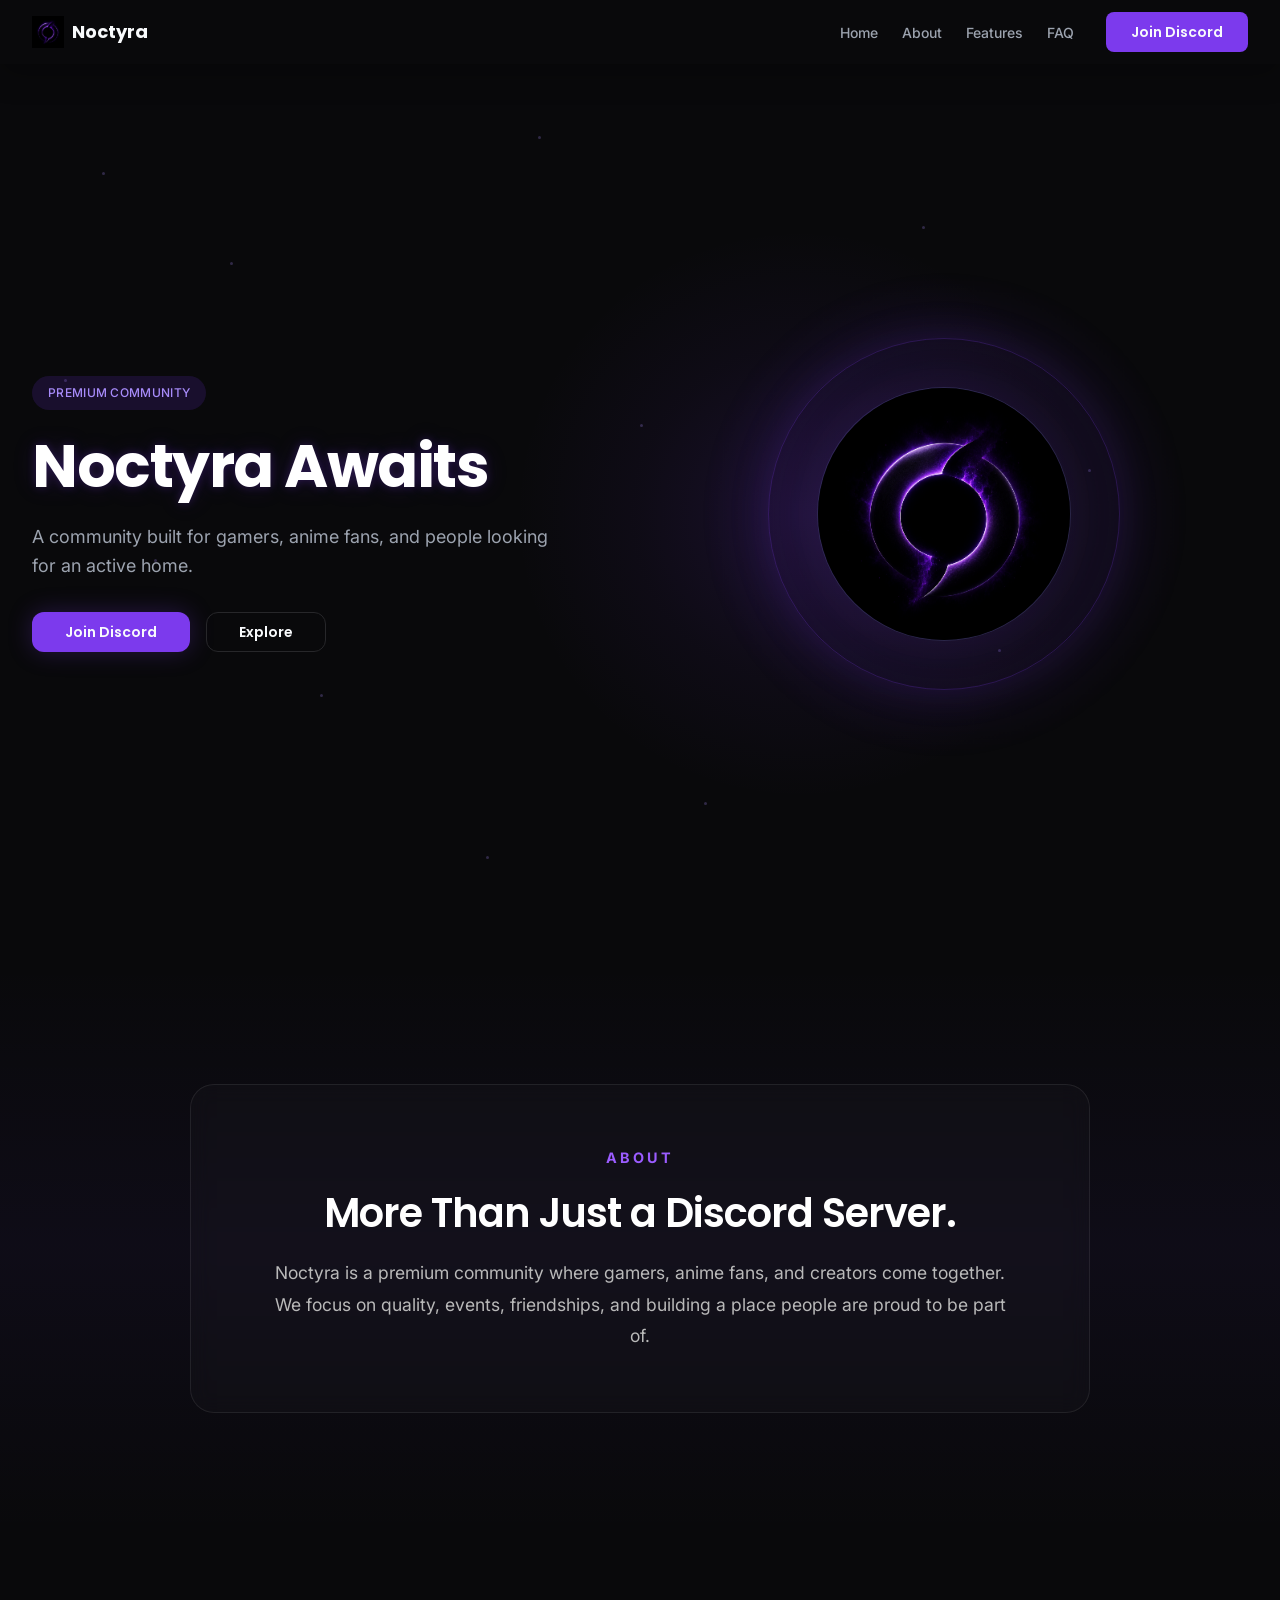
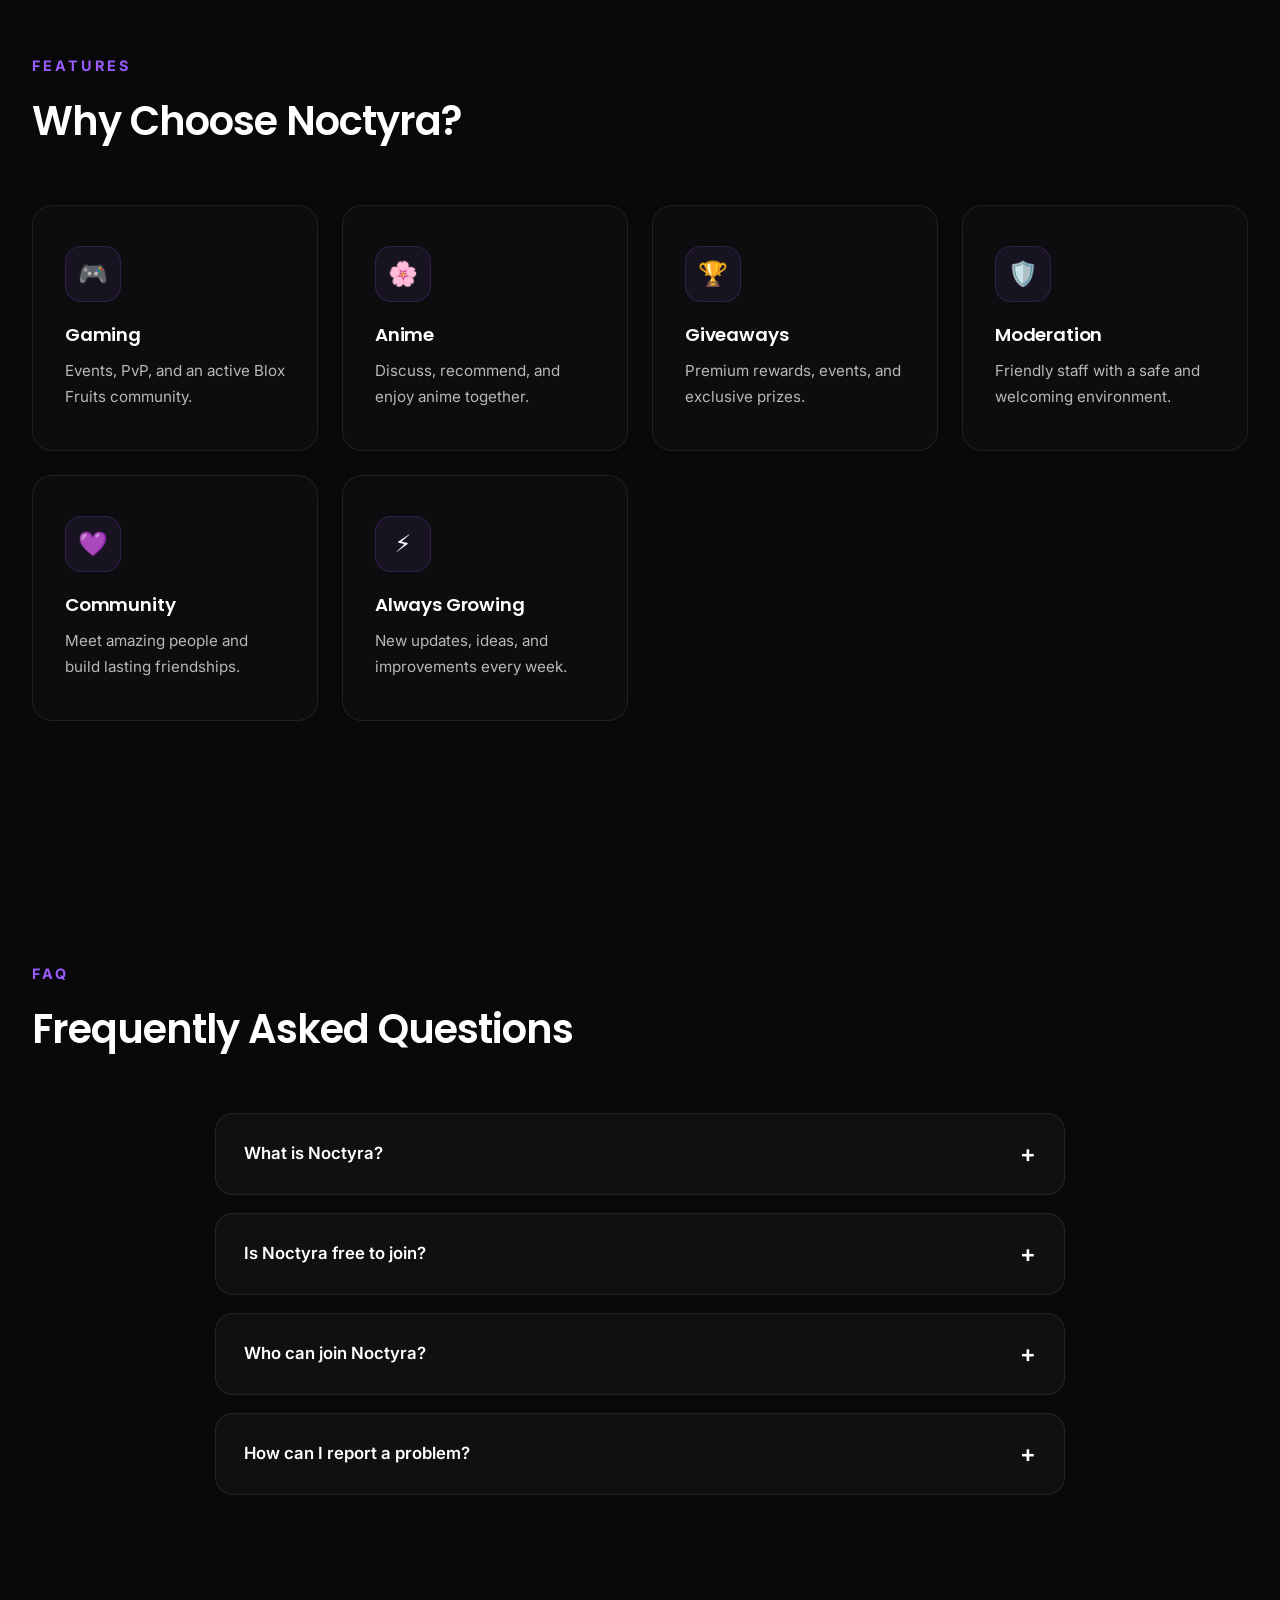
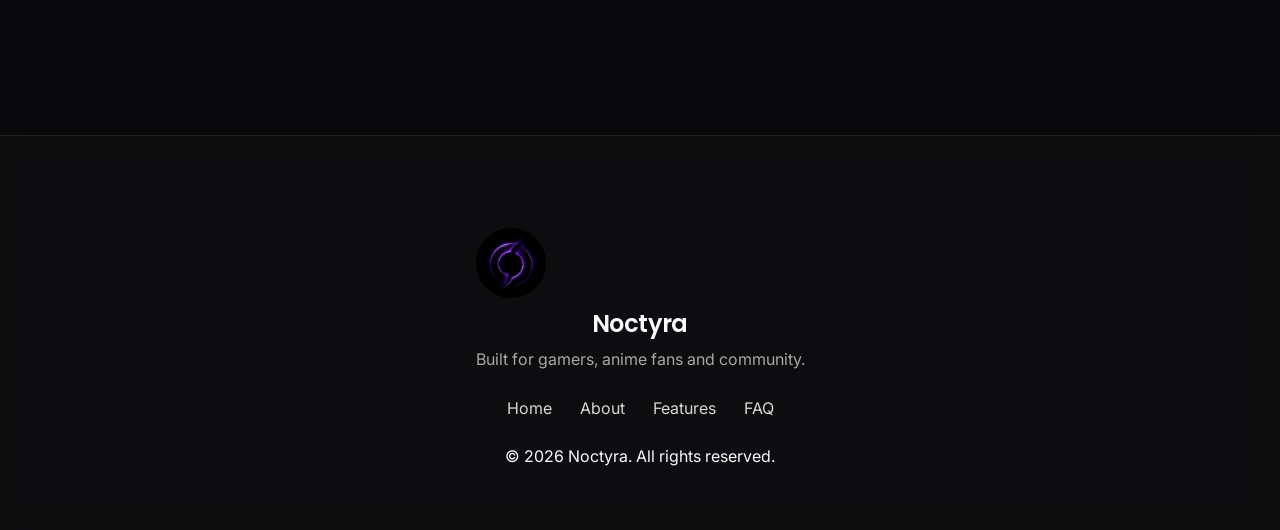
==== index.html @ 15107e45 "Initial commit" ====
<!DOCTYPE html>
<html lang="en">
  <head>
    <meta charset="UTF-8" />
    <meta name="viewport" content="width=device-width, initial-scale=1.0" />
    <meta
      name="description"
      content="Noctyra — Official website of a premium gaming organization."
    />
    <meta name="theme-color" content="#09090B" />

    <title>Noctyra</title>

    <!-- Favicon -->
    <link rel="icon" type="image/svg+xml" href="favicon/favicon.svg" />

    <!-- Stylesheets (load order matters) -->
    <link rel="stylesheet" href="css/variables.css" />
    <link rel="stylesheet" href="css/reset.css" />
    <link rel="stylesheet" href="css/global.css" />
    <link rel="stylesheet" href="css/animations.css" />
    <link rel="stylesheet" href="css/components.css" />
    <link rel="stylesheet" href="css/home.css" />
  </head>

  <body>
    <!-- Loading Screen -->
    <div class="loader" data-loader role="status" aria-live="polite" aria-label="Loading">
      <div class="loader__spinner animate-spin" aria-hidden="true"></div>
      <p class="loader__text">Noctyra</p>
    </div>

    <div class="page">
      <!-- Skip Navigation -->
      <a class="skip-link" href="#main-content">Skip to main content</a>

      <!-- Header -->
      <header class="header header--hero" data-header role="banner">
        <div class="container header__inner">
          <a class="header__logo" href="index.html" aria-label="Noctyra — Home">
            <img src="assets/logo/logo.png" alt="Noctyra logo" width="32" height="32" />
            <span>Noctyra</span>
          </a>

          <nav class="nav" aria-label="Main navigation">
            <ul class="nav__list" role="list">
              <li><a class="nav__link" href="#home">Home</a></li>
              <li><a class="nav__link" href="#about">About</a></li>
              <li><a class="nav__link" href="#features">Features</a></li>
              <li><a class="nav__link" href="#faq">FAQ</a></li>
            </ul>

            <a href="https://discord.gg/U5fAqrXTHS" class="btn btn--primary header__cta">
              Join Discord
            </a>
          </nav>

          <button
            class="nav-toggle"
            type="button"
            data-nav-toggle
            aria-expanded="false"
            aria-controls="mobile-nav"
            aria-label="Toggle navigation menu"
          >
            <span class="nav-toggle__icon" aria-hidden="true"></span>
          </button>
        </div>
      </header>

      <!-- Mobile Navigation -->
      <nav
        class="nav-mobile"
        id="mobile-nav"
        data-nav-mobile
        aria-label="Mobile navigation"
        aria-hidden="true"
      >
        <ul class="nav-mobile__list" role="list">
          <li><a class="nav-mobile__link" href="#home">Home</a></li>
          <li><a class="nav-mobile__link" href="#about">About</a></li>
          <li><a class="nav-mobile__link" href="#features">Features</a></li>
          <li><a class="nav-mobile__link" href="#faq">FAQ</a></li>
        </ul>
      </nav>

      <!-- Main Content -->
      <main class="page__main" id="main-content" role="main">
        <section class="hero" id="home" aria-labelledby="hero-heading">
          <!-- Background -->
          <div class="hero__bg" aria-hidden="true">
            <div class="hero__glow"></div>
            <div class="hero__particles">
              <span class="hero__particle"></span>
              <span class="hero__particle"></span>
              <span class="hero__particle"></span>
              <span class="hero__particle"></span>
              <span class="hero__particle"></span>
              <span class="hero__particle"></span>
              <span class="hero__particle"></span>
              <span class="hero__particle"></span>
              <span class="hero__particle"></span>
              <span class="hero__particle"></span>
              <span class="hero__particle"></span>
              <span class="hero__particle"></span>
            </div>
          </div>

          <div class="container hero__inner">
            <!-- Left — Copy -->
            <div class="hero__content">
              <span class="badge badge--primary hero__badge">Premium Community</span>
              <h1 class="hero__title" id="hero-heading">Noctyra Awaits</h1>
              <p class="hero__subtitle">
                A community built for gamers, anime fans, and people looking for an active home.
              </p>
              <div class="hero__actions">
                <a href="https://discord.gg/U5fAqrXTHS" class="btn btn--primary hero__btn">Join Discord</a>
                <a href="#explore" class="btn btn--secondary hero__btn">Explore</a>
              </div>
            </div>

            <!-- Right — Logo Placeholder -->
            <div class="hero__visual">
              <div class="hero__logo-wrap">
                <div class="hero__logo-glow" aria-hidden="true"></div>
                <div class="hero__logo-ring" aria-hidden="true"></div>
                <div class="hero__logo-slot">
                  <img
                    src="assets/logo/logo.png"
                    alt="Noctyra Logo"
                    class="hero__logo-image"
                    width="320"
                    height="320"
                  />
              </div>
              </div>
            </div>
          </div>
        </section>
        <section class="about reveal" id="about">
          <div class="container about__card">
            <span class="section-tag">ABOUT</span>
              <h2 class="section-title">More Than Just a Discord Server.</h2>
              <p class="section-text">
                Noctyra is a premium community where gamers, anime fans, and creators come together.
                We focus on quality, events, friendships, and building a place people are proud to be part of.
              </p>
            </div>
        </section>

        <!------- Features ------->

        <section class="features reveal" id="features">
          <div class="container">
            <span class="section-tag">FEATURES</span>
              <h2 class="section-title">
                Why Choose Noctyra?
              </h2>
          <div class="features__grid">
          <div class="feature__card">
              <span class="feature__icon" aria-hidden="true">🎮</span>
              <h3>Gaming</h3>
              <p>Events, PvP, and an active Blox Fruits community.</p>
          </div>
          <div class="feature__card">
            <span class="feature__icon" aria-hidden="true">🌸</span>
            <h3>Anime</h3>
            <p>Discuss, recommend, and enjoy anime together.</p>
          </div>
          <div class="feature__card">
            <span class="feature__icon" aria-hidden="true">🏆</span>
            <h3>Giveaways</h3>
            <p>Premium rewards, events, and exclusive prizes.</p>
          </div>
          <div class="feature__card">
            <span class="feature__icon" aria-hidden="true">🛡️</span>
            <h3>Moderation</h3>
            <p>Friendly staff with a safe and welcoming environment.</p>
          </div>
          <div class="feature__card">
            <span class="feature__icon" aria-hidden="true">💜</span>
            <h3>Community</h3>
            <p>Meet amazing people and build lasting friendships.</p>
          </div>
          <div class="feature__card">
            <span class="feature__icon" aria-hidden="true">⚡</span>
            <h3>Always Growing</h3>
            <p>New updates, ideas, and improvements every week.</p>
          </div>
          </div>
          </div>
        </section>
        <section class="faq reveal" id="faq">
          <div class="container">
            <span class="section-tag">FAQ</span>
            <h2 class="section-title">
              Frequently Asked Questions
             </h2>
          <div class="faq__container">
          <div class="faq__item">
              <button class="faq__question" id="faq-question-1" aria-expanded="false" aria-controls="faq-answer-1">
            <span>What is Noctyra?</span>
            <span class="faq__icon" aria-hidden="true">+</span>
              </button>
          <div class="faq__answer" id="faq-answer-1" role="region" aria-labelledby="faq-question-1">
            <p>
              Noctyra is a premium Discord community built for gamers, anime fans, and people looking for an active and welcoming place.
            </p>
          </div>
          </div>
          <div class="faq__item">
            <button class="faq__question" id="faq-question-2" aria-expanded="false" aria-controls="faq-answer-2">
            <span>Is Noctyra free to join?</span>
            <span class="faq__icon" aria-hidden="true">+</span>
            </button>
            <div class="faq__answer" id="faq-answer-2" role="region" aria-labelledby="faq-question-2">
              <p>
                Yes. Anyone can join the community and participate in events, discussions, and activities.
              </p>
          </div>
          </div>
          <div class="faq__item">
            <button class="faq__question" id="faq-question-3" aria-expanded="false" aria-controls="faq-answer-3">
            <span>Who can join Noctyra?</span>
            <span class="faq__icon" aria-hidden="true">+</span>
            </button>
          <div class="faq__answer" id="faq-answer-3" role="region" aria-labelledby="faq-question-3">
            <p>
             Whether you're into gaming, anime, or simply want an active community, you're welcome in Noctyra.
            </p>
          </div>
          </div>
          <div class="faq__item">
            <button class="faq__question" id="faq-question-4" aria-expanded="false" aria-controls="faq-answer-4">
            <span>How can I report a problem?</span>
            <span class="faq__icon" aria-hidden="true">+</span>
            </button>
          <div class="faq__answer" id="faq-answer-4" role="region" aria-labelledby="faq-question-4">
            <p>
              Contact a staff member through Discord and we'll help you as quickly as possible.
            </p>
          </div>
          </div>
          </div>
          </div>
        </section>
      </main>

      <!-- Footer -->
      <footer class="footer">
        <div class="container footer__inner">
        <div class="footer__brand">
          <img src="assets/logo/logo.png" alt="Noctyra Logo" width="70" height="70">
          <h3>Noctyra</h3>
          <p>Built for gamers, anime fans and community.</p>
        </div>
        <div class="footer__links">
          <a href="#home">Home</a>
          <a href="#about">About</a>
          <a href="#features">Features</a>
          <a href="#faq">FAQ</a>
        </div>
        <div class="footer__copyright">
          © <span data-year>2026</span> Noctyra. All rights reserved.
        </div>
        </div>
      </footer>

    <!-- Scripts (ES6 modules) -->
    <script type="module" src="js/main.js"></script>
  </body>
</html>
---- css/variables.css ----
/* ==========================================================================
   Noctyra — Design Tokens
   Single source of truth for colors, typography, spacing, and breakpoints.
   ========================================================================== */

:root {
  /* --------------------------------------------------------------------------
     Color Palette
     -------------------------------------------------------------------------- */
  --color-bg: #09090b;
  --color-surface: #111827;
  --color-primary: #7c3aed;
  --color-secondary: #a78bfa;
  --color-text: #f8fafc;
  --color-text-muted: #9ca3af;
  --color-border: #27272a;
  --color-success: #22c55e;
  --color-error: #ef4444;

  /* Derived colors */
  --color-primary-hover: #6d28d9;
  --color-primary-active: #5b21b6;
  --color-surface-elevated: #1f2937;
  --color-overlay: rgba(9, 9, 11, 0.85);
  --color-focus-ring: rgba(124, 58, 237, 0.5);

  /* --------------------------------------------------------------------------
     Typography
     -------------------------------------------------------------------------- */
  --font-heading: "Poppins", system-ui, -apple-system, sans-serif;
  --font-body: "Inter", system-ui, -apple-system, sans-serif;
  --font-button: "Poppins", system-ui, -apple-system, sans-serif;

  --font-weight-regular: 400;
  --font-weight-medium: 500;
  --font-weight-semibold: 600;
  --font-weight-bold: 700;

  --font-size-xs: 0.75rem;    /* 12px */
  --font-size-sm: 0.875rem;   /* 14px */
  --font-size-base: 1rem;     /* 16px */
  --font-size-lg: 1.125rem;   /* 18px */
  --font-size-xl: 1.25rem;    /* 20px */
  --font-size-2xl: 1.5rem;    /* 24px */
  --font-size-3xl: 1.875rem;  /* 30px */
  --font-size-4xl: 2.25rem;   /* 36px */
  --font-size-5xl: 3rem;      /* 48px */

  --line-height-tight: 1.2;
  --line-height-snug: 1.375;
  --line-height-normal: 1.5;
  --line-height-relaxed: 1.625;

  --letter-spacing-tight: -0.025em;
  --letter-spacing-normal: 0;
  --letter-spacing-wide: 0.025em;

  /* --------------------------------------------------------------------------
     Spacing Scale
     -------------------------------------------------------------------------- */
  --space-1: 0.25rem;   /* 4px */
  --space-2: 0.5rem;    /* 8px */
  --space-3: 0.75rem;   /* 12px */
  --space-4: 1rem;      /* 16px */
  --space-5: 1.25rem;   /* 20px */
  --space-6: 1.5rem;    /* 24px */
  --space-8: 2rem;      /* 32px */
  --space-10: 2.5rem;   /* 40px */
  --space-12: 3rem;     /* 48px */
  --space-16: 4rem;     /* 64px */
  --space-20: 5rem;     /* 80px */
  --space-24: 6rem;     /* 96px */

  /* --------------------------------------------------------------------------
     Layout
     -------------------------------------------------------------------------- */
  --container-sm: 640px;
  --container-md: 768px;
  --container-lg: 1024px;
  --container-xl: 1280px;
  --container-2xl: 1440px;

  --header-height: 4rem;
  --header-height-mobile: 3.5rem;

  /* --------------------------------------------------------------------------
     Borders & Radius
     -------------------------------------------------------------------------- */
  --radius-sm: 0.25rem;
  --radius-md: 0.5rem;
  --radius-lg: 0.75rem;
  --radius-xl: 1rem;
  --radius-full: 9999px;

  --border-width: 1px;
  --border-width-thick: 2px;

  /* --------------------------------------------------------------------------
     Shadows
     -------------------------------------------------------------------------- */
  --shadow-sm: 0 1px 2px rgba(0, 0, 0, 0.4);
  --shadow-md: 0 4px 12px rgba(0, 0, 0, 0.5);
  --shadow-lg: 0 8px 24px rgba(0, 0, 0, 0.6);
  --shadow-glow: 0 0 20px rgba(124, 58, 237, 0.15);

  /* --------------------------------------------------------------------------
     Transitions
     -------------------------------------------------------------------------- */
  --transition-fast: 150ms ease;
  --transition-base: 250ms ease;
  --transition-slow: 400ms ease;

  /* --------------------------------------------------------------------------
     Z-Index Scale
     -------------------------------------------------------------------------- */
  --z-base: 0;
  --z-dropdown: 100;
  --z-sticky: 200;
  --z-header: 300;
  --z-overlay: 400;
  --z-modal: 500;
  --z-loader: 600;
  --z-toast: 700;

  /* --------------------------------------------------------------------------
     Breakpoints (reference — use in media queries)
     mobile:  default (< 768px)
     tablet:  768px – 1023px
     desktop: 1024px+
     -------------------------------------------------------------------------- */
}
---- css/global.css ----
/* ==========================================================================
   Noctyra — Global Styles
   Base typography, layout utilities, and document-level rules.
   ========================================================================== */

/* --------------------------------------------------------------------------
   Font Imports
   -------------------------------------------------------------------------- */
@import url("https://fonts.googleapis.com/css2?family=Inter:wght@400;500;600&family=Poppins:wght@500;600;700&display=swap");

/* --------------------------------------------------------------------------
   Document
   -------------------------------------------------------------------------- */
body {
  font-family: var(--font-body);
  font-size: var(--font-size-base);
  font-weight: var(--font-weight-regular);
  color: var(--color-text);
  background-color: var(--color-bg);
}

/* --------------------------------------------------------------------------
   Typography
   -------------------------------------------------------------------------- */
h1,
h2,
h3,
h4,
h5,
h6 {
  font-family: var(--font-heading);
  font-weight: var(--font-weight-semibold);
  line-height: var(--line-height-tight);
  letter-spacing: var(--letter-spacing-tight);
  color: var(--color-text);
}

h1 {
  font-size: var(--font-size-3xl);
}

h2 {
  font-size: var(--font-size-2xl);
}

h3 {
  font-size: var(--font-size-xl);
}

h4 {
  font-size: var(--font-size-lg);
}

h5,
h6 {
  font-size: var(--font-size-base);
}

@media (min-width: 768px) {
  h1 {
    font-size: var(--font-size-4xl);
  }

  h2 {
    font-size: var(--font-size-3xl);
  }

  h3 {
    font-size: var(--font-size-2xl);
  }
}

@media (min-width: 1024px) {
  h1 {
    font-size: var(--font-size-5xl);
  }
}

p {
  color: var(--color-text-muted);
  line-height: var(--line-height-relaxed);
}

a {
  transition: color var(--transition-fast);
}

a:hover {
  color: var(--color-secondary);
}

/* --------------------------------------------------------------------------
   Layout — Container
   -------------------------------------------------------------------------- */
.container {
  width: 100%;
  max-width: var(--container-xl);
  margin-inline: auto;
  padding-inline: var(--space-4);
}

@media (min-width: 768px) {
  .container {
    padding-inline: var(--space-6);
  }
}

@media (min-width: 1024px) {
  .container {
    padding-inline: var(--space-8);
  }
}

/* --------------------------------------------------------------------------
   Layout — Page Structure
   -------------------------------------------------------------------------- */
.page {
  display: flex;
  flex-direction: column;
  min-height: 100vh;
  min-height: 100dvh;
}

.page__main {
  flex: 1;
}

/* --------------------------------------------------------------------------
   Accessibility — Skip Link
   -------------------------------------------------------------------------- */
.skip-link {
  position: absolute;
  top: var(--space-2);
  left: var(--space-2);
  z-index: var(--z-toast);
  padding: var(--space-2) var(--space-4);
  font-family: var(--font-button);
  font-size: var(--font-size-sm);
  font-weight: var(--font-weight-semibold);
  color: var(--color-text);
  background-color: var(--color-primary);
  border-radius: var(--radius-md);
  transform: translateY(-200%);
  transition: transform var(--transition-fast);
}

.skip-link:focus {
  transform: translateY(0);
}

/* --------------------------------------------------------------------------
   Accessibility — Screen Reader Only
   -------------------------------------------------------------------------- */
.sr-only {
  position: absolute;
  width: 1px;
  height: 1px;
  padding: 0;
  margin: -1px;
  overflow: hidden;
  clip: rect(0, 0, 0, 0);
  white-space: nowrap;
  border: 0;
}

/* --------------------------------------------------------------------------
   Utility — Text
   -------------------------------------------------------------------------- */
.text-muted {
  color: var(--color-text-muted);
}

.text-center {
  text-align: center;
}

/* --------------------------------------------------------------------------
   Utility — Visibility
   -------------------------------------------------------------------------- */
.is-hidden {
  display: none !important;
}

.is-visible {
  display: block !important;
}

/* Respect reduced motion globally */
@media (prefers-reduced-motion: reduce) {
  *,
  *::before,
  *::after {
    animation-duration: 0.01ms !important;
    animation-iteration-count: 1 !important;
    transition-duration: 0.01ms !important;
    scroll-behavior: auto !important;
  }
}
---- css/animations.css ----
/* ==========================================================================
   Noctyra — Animations
   Keyframes and reusable animation utilities. Subtle, premium motion only.
   ========================================================================== */

/* --------------------------------------------------------------------------
   Keyframes
   -------------------------------------------------------------------------- */
@keyframes fade-in {
  from {
    opacity: 0;
  }

  to {
    opacity: 1;
  }
}

@keyframes fade-out {
  from {
    opacity: 1;
  }

  to {
    opacity: 0;
  }
}

@keyframes slide-up {
  from {
    opacity: 0;
    transform: translateY(1rem);
  }

  to {
    opacity: 1;
    transform: translateY(0);
  }
}

@keyframes slide-down {
  from {
    opacity: 0;
    transform: translateY(-0.5rem);
  }

  to {
    opacity: 1;
    transform: translateY(0);
  }
}

@keyframes scale-in {
  from {
    opacity: 0;
    transform: scale(0.95);
  }

  to {
    opacity: 1;
    transform: scale(1);
  }
}

@keyframes spin {
  to {
    transform: rotate(360deg);
  }
}

@keyframes pulse-subtle {
  0%,
  100% {
    opacity: 1;
  }

  50% {
    opacity: 0.6;
  }
}

@keyframes float-particle {
  0%,
  100% {
    opacity: 0.2;
    transform: translateY(0) translateX(0);
  }

  50% {
    opacity: 0.5;
    transform: translateY(-1.5rem) translateX(0.5rem);
  }
}

@keyframes hero-fade-in {
  from {
    opacity: 0;
    transform: translateY(1.25rem);
  }

  to {
    opacity: 1;
    transform: translateY(0);
  }
}

@keyframes glow-pulse {
  0%,
  100% {
    opacity: 0.6;
    transform: scale(1);
  }

  50% {
    opacity: 1;
    transform: scale(1.05);
  }
}

/* --------------------------------------------------------------------------
   Animation Utilities
   -------------------------------------------------------------------------- */
.animate-fade-in {
  animation: fade-in var(--transition-slow) ease forwards;
}

.animate-slide-up {
  animation: slide-up var(--transition-slow) ease forwards;
}

.animate-slide-down {
  animation: slide-down var(--transition-base) ease forwards;
}

.animate-scale-in {
  animation: scale-in var(--transition-slow) ease forwards;
}

/* Stagger delays for sequential reveals */
.animate-delay-1 {
  animation-delay: 100ms;
}

.animate-delay-2 {
  animation-delay: 200ms;
}

.animate-delay-3 {
  animation-delay: 300ms;
}

.animate-delay-4 {
  animation-delay: 400ms;
}

/* Scroll-triggered reveal (applied via JS) */
[data-animate] {
  opacity: 0;
  transform: translateY(1rem);
  transition:
    opacity var(--transition-slow) ease,
    transform var(--transition-slow) ease;
}

[data-animate].is-visible {
  opacity: 1;
  transform: translateY(0);
}

/* Loading spinner */
.animate-spin {
  animation: spin 0.8s linear infinite;
}
---- css/components.css ----
/* ==========================================================================
   Noctyra — Components
   Reusable UI components shared across all pages.
   ========================================================================== */

/* --------------------------------------------------------------------------
   Buttons
   -------------------------------------------------------------------------- */
.btn {
  display: inline-flex;
  align-items: center;
  justify-content: center;
  gap: var(--space-2);
  padding: var(--space-3) var(--space-6);
  font-family: var(--font-button);
  font-size: var(--font-size-sm);
  font-weight: var(--font-weight-semibold);
  line-height: 1;
  text-align: center;
  white-space: nowrap;
  border: var(--border-width) solid transparent;
  border-radius: var(--radius-md);
  transition:
    background-color var(--transition-fast),
    border-color var(--transition-fast),
    color var(--transition-fast),
    box-shadow var(--transition-fast),
    transform var(--transition-fast);
}

.btn:active {
  transform: scale(0.98);
}

.btn--primary {
  color: var(--color-text);
  background-color: var(--color-primary);
  position: relative;
  overflow: hidden;
}


.btn--primary:hover {
  transform: translateY(-4px) scale(1.04);
  box-shadow:
    0 0 20px rgba(124,58,238,.45),
    0 15px 40px rgba(124,58,238,.35);
}

.btn--primary:active {
  background-color: var(--color-primary-active);
}

.btn--secondary {
  color: var(--color-text);
  background-color: transparent;
  border-color: var(--color-border);
}

.btn--secondary:hover {
  border-color: var(--color-secondary);
  color: var(--color-secondary);
}

.btn--ghost {
  color: var(--color-text-muted);
  background-color: transparent;
}

.btn--ghost:hover {
  color: var(--color-text);
  background-color: var(--color-surface);
}

.btn--sm {
  padding: var(--space-2) var(--space-4);
  font-size: var(--font-size-xs);
}

.btn--lg {
  padding: var(--space-4) var(--space-8);
  font-size: var(--font-size-base);
}

/* --------------------------------------------------------------------------
   Header & Navigation
   -------------------------------------------------------------------------- */
.header {
  position: sticky;
  top: 0;
  z-index: var(--z-header);
  height: var(--header-height-mobile);

  background: rgba(10, 10, 18, 0.65);

  backdrop-filter: blur(18px);
  -webkit-backdrop-filter: blur(18px);

  border-bottom: 1px solid rgba(155, 92, 255, 0.12);

  box-shadow: 0 10px 30px rgba(0, 0, 0, 0.25);

  transition:
    background-color var(--transition-base),
    border-color var(--transition-base),
    backdrop-filter var(--transition-base),
    -webkit-backdrop-filter var(--transition-base),
    box-shadow var(--transition-base);
}

/* Transparent on hero pages — glassmorphism applied via .is-scrolled (navbar.js) */
.header--hero {
  background-color: transparent;
  backdrop-filter: none;
  -webkit-backdrop-filter: none;
  border-bottom-color: transparent;
}

.header--hero.is-scrolled {
  background-color: rgba(9, 9, 11, 0.75);
  backdrop-filter: blur(16px);
  -webkit-backdrop-filter: blur(16px);
  border-bottom-color: var(--color-border);
}

@media (min-width: 768px) {
  .header {
    height: var(--header-height);
  }
}

.header__inner {
  display: flex;
  align-items: center;
  justify-content: space-between;
  height: 100%;
}

.header__logo {
  display: flex;
  align-items: center;
  gap: var(--space-2);
  font-family: var(--font-heading);
  font-size: var(--font-size-lg);
  font-weight: var(--font-weight-bold);
  color: var(--color-text);
}

.header__logo img {
  width: 2rem;
  height: 2rem;
}

.nav {
  display: none;
}

@media (min-width: 768px) {
  .nav {
    display: flex;
    align-items: center;
    gap: var(--space-8);
  }
}

.nav__list {
  display: flex;
  align-items: center;
  gap: var(--space-6);
}

.nav__link {
  font-family: var(--font-body);
  font-size: var(--font-size-sm);
  font-weight: var(--font-weight-medium);
  color: var(--color-text-muted);
  transition: color var(--transition-fast);
}

.nav__link:hover,
.nav__link.is-active {
  color: var(--color-text);
}

.nav__link.is-active {
  color: var(--color-secondary);
}

/* Mobile menu toggle */
.nav-toggle {
  display: flex;
  align-items: center;
  justify-content: center;
  width: 2.5rem;
  height: 2.5rem;
  color: var(--color-text);
  border-radius: var(--radius-md);
  transition: background-color var(--transition-fast);
}

.nav-toggle:hover {
  background-color: var(--color-surface);
}

@media (min-width: 768px) {
  .nav-toggle {
    display: none;
  }
}

.nav-toggle__icon {
  position: relative;
  width: 1.25rem;
  height: 2px;
  background-color: currentColor;
  transition: background-color var(--transition-fast);
}

.nav-toggle__icon::before,
.nav-toggle__icon::after {
  content: "";
  position: absolute;
  left: 0;
  width: 100%;
  height: 2px;
  background-color: currentColor;
  transition: transform var(--transition-base);
}

.nav-toggle__icon::before {
  top: -6px;
}

.nav-toggle__icon::after {
  top: 6px;
}

.nav-toggle[aria-expanded="true"] .nav-toggle__icon {
  background-color: transparent;
}

.nav-toggle[aria-expanded="true"] .nav-toggle__icon::before {
  transform: translateY(6px) rotate(45deg);
}

.nav-toggle[aria-expanded="true"] .nav-toggle__icon::after {
  transform: translateY(-6px) rotate(-45deg);
}

/* Mobile navigation drawer */
.nav-mobile {
  position: fixed;
  inset: var(--header-height-mobile) 0 0 0;
  z-index: var(--z-overlay);
  display: flex;
  flex-direction: column;
  padding: var(--space-6);
  background-color: var(--color-bg);
  border-top: var(--border-width) solid var(--color-border);
  transform: translateX(100%);
  transition: transform var(--transition-base);
}

.nav-mobile.is-open {
  transform: translateX(0);
}

@media (min-width: 768px) {
  .nav-mobile {
    display: none;
  }
}

.nav-mobile__list {
  display: flex;
  flex-direction: column;
  gap: var(--space-4);
}

.nav-mobile__link {
  display: block;
  padding: var(--space-3) 0;
  font-size: var(--font-size-lg);
  font-weight: var(--font-weight-medium);
  color: var(--color-text-muted);
  border-bottom: var(--border-width) solid var(--color-border);
  transition: color var(--transition-fast);
}

.nav-mobile__link:hover,
.nav-mobile__link.is-active {
  color: var(--color-text);
}

/* --------------------------------------------------------------------------
   Footer
   -------------------------------------------------------------------------- */
.footer {
  padding-block: var(--space-8);
  border-top: var(--border-width) solid var(--color-border);
  background-color: var(--color-surface);
}

.footer__inner {
  display: flex;
  flex-direction: column;
  gap: var(--space-6);
  align-items: center;
  text-align: center;
}

@media (min-width: 768px) {
  .footer__inner {
    flex-direction: row;
    justify-content: space-between;
    text-align: left;
  }
}

.footer__copy {
  font-size: var(--font-size-sm);
  color: var(--color-text-muted);
}

/* --------------------------------------------------------------------------
   Cards
   -------------------------------------------------------------------------- */
.card {
  padding: var(--space-6);
  background-color: var(--color-surface);
  border: var(--border-width) solid var(--color-border);
  border-radius: var(--radius-lg);
  transition:
    border-color var(--transition-fast),
    box-shadow var(--transition-fast);
}

.card:hover {
  border-color: var(--color-primary);
  box-shadow: var(--shadow-glow);
}

/* --------------------------------------------------------------------------
   Loading Screen
   -------------------------------------------------------------------------- */
.loader {
  position: fixed;
  inset: 0;
  z-index: var(--z-loader);
  display: flex;
  flex-direction: column;
  align-items: center;
  justify-content: center;
  gap: var(--space-6);
  background-color: var(--color-bg);
  transition: opacity var(--transition-slow), visibility var(--transition-slow);
}

.loader.is-hidden {
  opacity: 0;
  visibility: hidden;
  pointer-events: none;
}

.loader__spinner {
  width: 2.5rem;
  height: 2.5rem;
  border: 2px solid var(--color-border);
  border-top-color: var(--color-primary);
  border-radius: var(--radius-full);
}

.loader__text {
  font-family: var(--font-heading);
  font-size: var(--font-size-sm);
  font-weight: var(--font-weight-medium);
  color: var(--color-text-muted);
  letter-spacing: var(--letter-spacing-wide);
}

/* --------------------------------------------------------------------------
   Form Elements (base)
   -------------------------------------------------------------------------- */
.input {
  width: 100%;
  padding: var(--space-3) var(--space-4);
  font-size: var(--font-size-sm);
  color: var(--color-text);
  background-color: var(--color-surface);
  border: var(--border-width) solid var(--color-border);
  border-radius: var(--radius-md);
  transition: border-color var(--transition-fast), box-shadow var(--transition-fast);
}

.input::placeholder {
  color: var(--color-text-muted);
}

.input:focus {
  border-color: var(--color-primary);
  box-shadow: 0 0 0 3px var(--color-focus-ring);
}

.input--error {
  border-color: var(--color-error);
}

/* --------------------------------------------------------------------------
   Badges
   -------------------------------------------------------------------------- */
.badge {
  display: inline-flex;
  align-items: center;
  padding: var(--space-1) var(--space-3);
  font-size: var(--font-size-xs);
  font-weight: var(--font-weight-medium);
  border-radius: var(--radius-full);
}

.badge--primary {
  color: var(--color-secondary);
  background-color: rgba(124, 58, 237, 0.15);
}

.badge--success {
  color: var(--color-success);
  background-color: rgba(34, 197, 94, 0.15);
}

.badge--error {
  color: var(--color-error);
  background-color: rgba(239, 68, 68, 0.15);
}

.btn--primary::before {
  content: "";
  position: absolute;
  top: 0;
  left: -120%;
  width: 60%;
  height: 100%;
  background: linear-gradient(
    90deg,
    transparent,
    rgba(255,255,255,.35),
    transparent
  );
  transform: skewX(-25deg);
  transition: left .7s ease;
}

.btn--primary:hover::before {
  left: 150%;
}
---- css/home.css ----
/* ==========================================================================
   Noctyra — Home Page Styles
   Hero section styles for index.html
   ========================================================================== */

/* --------------------------------------------------------------------------
   Hero — Layout
   -------------------------------------------------------------------------- */
.hero {
  position: relative;
  display: flex;
  align-items: center;
  min-height: 100vh;
  min-height: 100dvh;
  overflow: hidden;
  background-color: var(--color-bg);
}

.hero__inner {
  position: relative;
  z-index: var(--z-base);
  display: flex;
  flex-direction: column;
  align-items: center;
  gap: var(--space-12);
  width: 100%;
  padding-block: calc(var(--header-height-mobile) + var(--space-8)) var(--space-12);
}

@media (min-width: 1024px) {
  .hero__inner {
    flex-direction: row;
    align-items: center;
    justify-content: space-between;
    gap: var(--space-16);
    padding-block: var(--space-16);
  }
}

/* --------------------------------------------------------------------------
   Hero — Background
   -------------------------------------------------------------------------- */
.hero__bg {
  position: absolute;
  inset: 0;
  pointer-events: none;
}

.hero__glow {
  position: absolute;
  top: 50%;
  right: 10%;
  width: min(60vw, 32rem);
  height: min(60vw, 32rem);
  background: radial-gradient(
    circle,
    rgba(124, 58, 237, 0.18) 0%,
    rgba(124, 58, 237, 0.06) 40%,
    transparent 70%
  );
  border-radius: var(--radius-full);
  transform: translateY(-50%);
  opacity: 0.8;
}

@media (min-width: 1024px) {
  .hero__glow {
    right: 15%;
    width: 36rem;
    height: 36rem;
  }
}

/* Particles */
.hero__particles {
  position: absolute;
  inset: 0;
}

.hero__particle {
  position: absolute;
  width: 3px;
  height: 3px;
  background-color: var(--color-secondary);
  border-radius: var(--radius-full);
  opacity: 0.25;
  animation: float-particle 8s ease-in-out infinite;
  will-change: transform, opacity;
}

.hero__particle:nth-child(1)  { top: 12%; left: 8%;   animation-duration: 9s;  animation-delay: 0s; }
.hero__particle:nth-child(2)  { top: 22%; left: 18%;  animation-duration: 11s; animation-delay: 1s; }
.hero__particle:nth-child(3)  { top: 8%;  left: 42%;  animation-duration: 10s; animation-delay: 2s; }
.hero__particle:nth-child(4)  { top: 35%; left: 5%;   animation-duration: 12s; animation-delay: 0.5s; }
.hero__particle:nth-child(5)  { top: 55%; left: 12%;  animation-duration: 9s;  animation-delay: 3s; }
.hero__particle:nth-child(6)  { top: 70%; left: 25%;  animation-duration: 11s; animation-delay: 1.5s; }
.hero__particle:nth-child(7)  { top: 18%; left: 72%;  animation-duration: 10s; animation-delay: 2.5s; }
.hero__particle:nth-child(8)  { top: 45%; left: 85%;  animation-duration: 13s; animation-delay: 0.8s; }
.hero__particle:nth-child(9)  { top: 65%; left: 78%;  animation-duration: 9s;  animation-delay: 4s; }
.hero__particle:nth-child(10) { top: 82%; left: 55%;  animation-duration: 11s; animation-delay: 1.2s; }
.hero__particle:nth-child(11) { top: 40%; left: 50%;  animation-duration: 14s; animation-delay: 3.5s; }
.hero__particle:nth-child(12) { top: 88%; left: 38%;  animation-duration: 10s; animation-delay: 2s; }

/* --------------------------------------------------------------------------
   Hero — Content (Left)
   -------------------------------------------------------------------------- */
.hero__content {
  display: flex;
  flex-direction: column;
  align-items: center;
  text-align: center;
  max-width: 36rem;
  animation: hero-fade-in 0.9s ease forwards;
}

@media (min-width: 1024px) {
  .hero__content {
    align-items: flex-start;
    text-align: left;
    flex: 1;
    max-width: 34rem;
  }
}

.hero__badge {
  margin-bottom: var(--space-5);
  padding: var(--space-2) var(--space-4);
  font-family: var(--font-body);
  font-size: var(--font-size-xs);
  font-weight: var(--font-weight-medium);
  letter-spacing: var(--letter-spacing-wide);
  text-transform: uppercase;
  animation: hero-fade-in 0.9s ease 0.1s both;
}

.hero__title {
  margin-bottom: var(--space-5);
  font-family: var(--font-heading);
  font-size: var(--font-size-4xl);
  font-weight: var(--font-weight-bold);
  line-height: var(--line-height-tight);
  letter-spacing: var(--letter-spacing-tight);

  color: #ffffff;

  text-shadow:
      0 0 10px rgba(124,58,238,.25),
      0 0 25px rgba(124,58,238,.15);

  animation: hero-fade-in 0.9s ease 0.2s both;
}

@media (min-width: 768px) {
  .hero__title {
    font-size: var(--font-size-5xl);
  }
}

@media (min-width: 1024px) {
  .hero__title {
    font-size: clamp(2.75rem, 5vw, 3.75rem);
  }
}

.hero__subtitle {
  margin-bottom: var(--space-8);
  font-family: var(--font-body);
  font-size: var(--font-size-base);
  line-height: var(--line-height-relaxed);
  color: var(--color-text-muted);
  animation: hero-fade-in 0.9s ease 0.35s both;
}

@media (min-width: 768px) {
  .hero__subtitle {
    font-size: var(--font-size-lg);
  }
}

.hero__actions {
  display: flex;
  flex-wrap: wrap;
  gap: var(--space-4);
  justify-content: center;
  animation: hero-fade-in 0.9s ease 0.5s both;
}

@media (min-width: 1024px) {
  .hero__actions {
    justify-content: flex-start;
  }
}

/* --------------------------------------------------------------------------
   Hero — Buttons
   -------------------------------------------------------------------------- */
.hero__btn {
  position: relative;
  padding: var(--space-3) var(--space-8);
  border-radius: var(--radius-lg);
  overflow: hidden;
  transition:
    transform var(--transition-base),
    box-shadow var(--transition-base),
    background-color var(--transition-fast),
    border-color var(--transition-fast),
    color var(--transition-fast);
}

.hero__btn::after {
  content: "";
  position: absolute;
  top: 0;
  left: -75%;
  width: 45%;
  height: 100%;
  background: linear-gradient(115deg, transparent, rgba(255, 255, 255, 0.35), transparent);
  transform: skewX(-20deg);
  pointer-events: none;
  transition: left 0.65s ease;
}

.hero__btn:hover::after {
  left: 130%;
}

@media (prefers-reduced-motion: reduce) {
  .hero__btn::after {
    display: none;
  }
}

.hero__btn.btn--primary {
  box-shadow: 0 0 24px rgba(124, 58, 237, 0.25);
}

.hero__btn.btn--primary:hover {
  transform: translateY(-2px);
  box-shadow: 0 4px 28px rgba(124, 58, 237, 0.4);
}

.hero__btn.btn--secondary:hover {
  transform: translateY(-2px);
  box-shadow: 0 4px 20px rgba(167, 139, 250, 0.12);
}

.hero__btn:active {
  transform: translateY(0) scale(0.98);
}

/* --------------------------------------------------------------------------
   Hero — Visual (Right)
   -------------------------------------------------------------------------- */
.hero__visual {
  display: flex;
  align-items: center;
  justify-content: center;
  flex: 1;
  width: 100%;
  animation: hero-fade-in 1s ease 0.4s both;
}

.hero__logo-wrap {
  position: relative;
  display: flex;
  align-items: center;
  justify-content: center;
  width: min(18rem, 70vw);
  height: min(18rem, 70vw);
  animation: floatLogo 6s ease-in-out infinite;
}

@media (min-width: 768px) {
  .hero__logo-wrap {
    width: 20rem;
    height: 20rem;
  }
}

@media (min-width: 1024px) {
  .hero__logo-wrap {
    width: 22rem;
    height: 22rem;
  }
}

.hero__logo-glow {
  position: absolute;
  inset: -20%;
  background: radial-gradient(
    circle,
    rgba(124, 58, 237, 0.3) 0%,
    rgba(124, 58, 237, 0.08) 45%,
    transparent 70%
  );
  border-radius: var(--radius-full);
  animation: glow-pulse 6s ease-in-out infinite;
  will-change: transform, opacity;
  animation: pulseGlow 3s ease-in-out infinite;
}

.hero__logo-ring {
  position: absolute;
  inset: 0;
  border: var(--border-width) solid rgba(124, 58, 237, 0.25);
  border-radius: var(--radius-full);
  box-shadow:
    0 0 40px rgba(124, 58, 237, 0.15),
    inset 0 0 40px rgba(124, 58, 237, 0.05);
}

.hero__logo-slot {
  position: relative;
  z-index: 1;
  display: flex;
  align-items: center;
  justify-content: center;
  width: 72%;
  height: 72%;
  overflow: hidden;
  background-color: rgba(17, 24, 39, 0.6);
  border: var(--border-width) solid rgba(167, 139, 250, 0.15);
  border-radius: var(--radius-full);
  backdrop-filter: blur(8px);
  -webkit-backdrop-filter: blur(8px);
}

.hero_logo-image {
  width: 100%;
  height: 100%;
  object-fit: cover;
  border-radius: var(--radius-full);
}

.hero__logo-label {
  font-family: var(--font-heading);
  font-size: var(--font-size-sm);
  font-weight: var(--font-weight-medium);
  color: var(--color-text-muted);
  letter-spacing: var(--letter-spacing-wide);
  text-transform: uppercase;
  opacity: 0.5;
}

/* --------------------------------------------------------------------------
   ABOUT
   -------------------------------------------------------------------------- */

.about {
    padding: 120px 0;
    text-align: center;
    background: linear-gradient(
        180deg,
        transparent 0%,
        rgba(120, 70, 255, 0.05) 50%,
        transparent 100%
    );
}

.section-tag {
    color: #9b5cff;
    font-size: 0.9rem;
    font-weight: 700;
    letter-spacing: 3px;
    text-transform: uppercase;
}

.section-title {
    font-size: 2.5rem;
    margin: 20px 0;
    color: #fff;
}

.section-text {
    max-width: 750px;
    margin: 0 auto;
    color: #b9b9b9;
    line-height: 1.8;
    font-size: 1.1rem;
}

/* --------------------------------------------------------------------------
   ABOUT_CARD
   -------------------------------------------------------------------------- */


.about__card{
    max-width: 900px;
    margin: 0 auto;
    padding: 60px;
    border: 1px solid rgba(255,255,255,0.08);
    border-radius: 24px;
    background: rgba(255,255,255,0.02);
    backdrop-filter: blur(10px);
    transition: all .35s ease;
    position: relative;
    overflow: hidden;
}

.about__card:hover{
    transform: translateY(-8px) scale(1.01);
    border-color: rgba(155,92,255,.55);
    box-shadow:
        0 0 30px rgba(155,92,255,.20),
        0 0 60px rgba(155,92,255,.10);
}

.about__card::before{
    content:"";
    position:absolute;
    inset:0;
    border-radius:24px;
    background:radial-gradient(circle at var(--x,50%) var(--y,50%), rgba(155,92,255,.18), transparent 45%);
    opacity:0;
    transition:.3s;
    pointer-events:none;
}

.about__card:hover::before{
    opacity:1;
}

/* ================= FEATURES ================= */

.features {
    padding: 120px 0;
}

.features__grid {
    margin-top: 60px;
    display: grid;
    grid-template-columns: repeat(auto-fit, minmax(280px, 1fr));
    gap: 24px;
}

.feature__card {
    position: relative;
    padding: 40px 32px;
    border-radius: 20px;
    background: rgba(255,255,255,0.02);
    border: 1px solid rgba(255,255,255,0.08);
    backdrop-filter: blur(12px);
    -webkit-backdrop-filter: blur(12px);
    overflow: hidden;
    transition:
        transform .45s cubic-bezier(.2,.8,.2,1),
        border-color .4s ease,
        background-color .4s ease,
        box-shadow .45s ease;
}

/* Top shine line — appears on hover */
.feature__card::before {
    content: "";
    position: absolute;
    top: 0;
    left: 0;
    right: 0;
    height: 1px;
    background: linear-gradient(90deg, transparent, rgba(155,92,255,.7), transparent);
    opacity: 0;
    transition: opacity .4s ease;
}

/* Soft corner glow — appears on hover */
.feature__card::after {
    content: "";
    position: absolute;
    top: -35%;
    right: -30%;
    width: 65%;
    height: 65%;
    background: radial-gradient(circle, rgba(155,92,255,.22), transparent 70%);
    opacity: 0;
    transform: scale(0.9);
    transition: opacity .5s ease, transform .5s ease;
    pointer-events: none;
}

.feature__card:hover {
    transform: translateY(-10px);
    border-color: rgba(155,92,255,.5);
    background: rgba(255,255,255,0.035);
    box-shadow:
        0 20px 40px rgba(0,0,0,.35),
        0 0 40px rgba(155,92,255,.18);
}

.feature__card:hover::before {
    opacity: 1;
}

.feature__card:hover::after {
    opacity: 1;
    transform: scale(1.05);
}

.feature__icon {
    position: relative;
    z-index: 1;
    display: inline-flex;
    align-items: center;
    justify-content: center;
    width: 56px;
    height: 56px;
    margin-bottom: 22px;
    font-size: 1.5rem;
    line-height: 1;
    border-radius: 16px;
    background: rgba(155,92,255,.08);
    border: 1px solid rgba(155,92,255,.18);
    transition:
        transform .45s cubic-bezier(.2,.8,.2,1),
        background-color .4s ease,
        box-shadow .4s ease;
}

.feature__card:hover .feature__icon {
    transform: scale(1.1) rotate(-4deg);
    background: rgba(155,92,255,.16);
    box-shadow: 0 0 22px rgba(155,92,255,.35);
}

.feature__card h3{
    position: relative;
    z-index: 1;
    color:#fff;
    margin-bottom:12px;
    font-size: 1.15rem;
    letter-spacing: -0.01em;
}

.feature__card p{
    position: relative;
    z-index: 1;
    color:#b8b8b8;
    line-height:1.7;
    font-size: 0.95rem;
}

@media (prefers-reduced-motion: reduce) {
    .feature__card,
    .feature__icon {
        transition: none;
    }
}

/* ================= FAQ ================= */

.faq {
  padding: 120px 0;
}

.faq__container {
  max-width: 850px;
  margin: 60px auto 0;
  display: flex;
  flex-direction: column;
  gap: 18px;
}

.faq__item {
  background: rgba(255,255,255,0.03);
  border: 1px solid rgba(255,255,255,0.08);
  border-radius: 18px;
  overflow: hidden;
  transition: all .35s ease;
}

.faq__item:hover {
  border-color: rgba(155,92,255,.35);
  box-shadow: 0 0 25px rgba(155,92,255,.12);
}

.faq__question {
  width: 100%;
  padding: 22px 28px;
  background: transparent;
  border: none;
  color: #fff;
  font-size: 1.05rem;
  font-weight: 600;
  display: flex;
  justify-content: space-between;
  align-items: center;
  cursor: pointer;
}

.faq__answer {
  max-height: 0;
  overflow: hidden;
  transition: max-height .35s ease;
}

.faq__answer p {
  padding: 0 28px 22px;
  color: #bdbdbd;
  line-height: 1.7;
}

.faq__icon{
    font-size:1.5rem;
    transition:transform .3s ease;
}

.faq__item.active .faq__icon{
    transform:rotate(45deg);
}

/* ================= Scroll Reveal ================= */

.reveal {
  opacity: 0;
  transform: translateY(40px);
  transition: 
    opacity 0.8s ease,
    transform 0.8s ease;
}

.reveal.is-visible {
  opacity: 1;
  transform: translateY(0);
}

@keyframes floatLogo {
  0% {
    transform: translateY(0px);
  }
  50% {
    transform: translateY(-12px);
  }
  100% {
    transform: translateY(0px);
  }
}

@keyframes pulseGlow {
  0%,100%{
    opacity:.5;
    transform:scale(1);
  }
  50%{
    opacity:1;
    transform:scale(1.08);
  }
}

/* ================= FOOTER ================= */

.footer{
    margin-top:120px;
    border-top:1px solid rgba(255,255,255,.08);
    background:rgba(255,255,255,.02);
    backdrop-filter:blur(12px);
}

.footer__inner{
    padding:60px 0 30px;
    display:flex;
    flex-direction:column;
    align-items:center;
    gap:24px;
    text-align:center;
}

.footer__brand img{
    width:70px;
    height:70px;
    border-radius:50%;
    margin-bottom:12px;
}

.footer__brand h3{
    font-size:1.5rem;
    margin-bottom:8px;
}

.footer__brand p{
    color:#a8a8a8;
}

.footer__links{
    display:flex;
    gap:28px;
    flex-wrap:wrap;
}

.footer__links a{
    color:#d8d8d8;
    text-decoration:none;
    transition:.3s;
}

.footer__links a:hover{
    color:#9b5cff;
}

.footer__copy{
    color:#7d7d7d;
    font-size:.9rem;
}
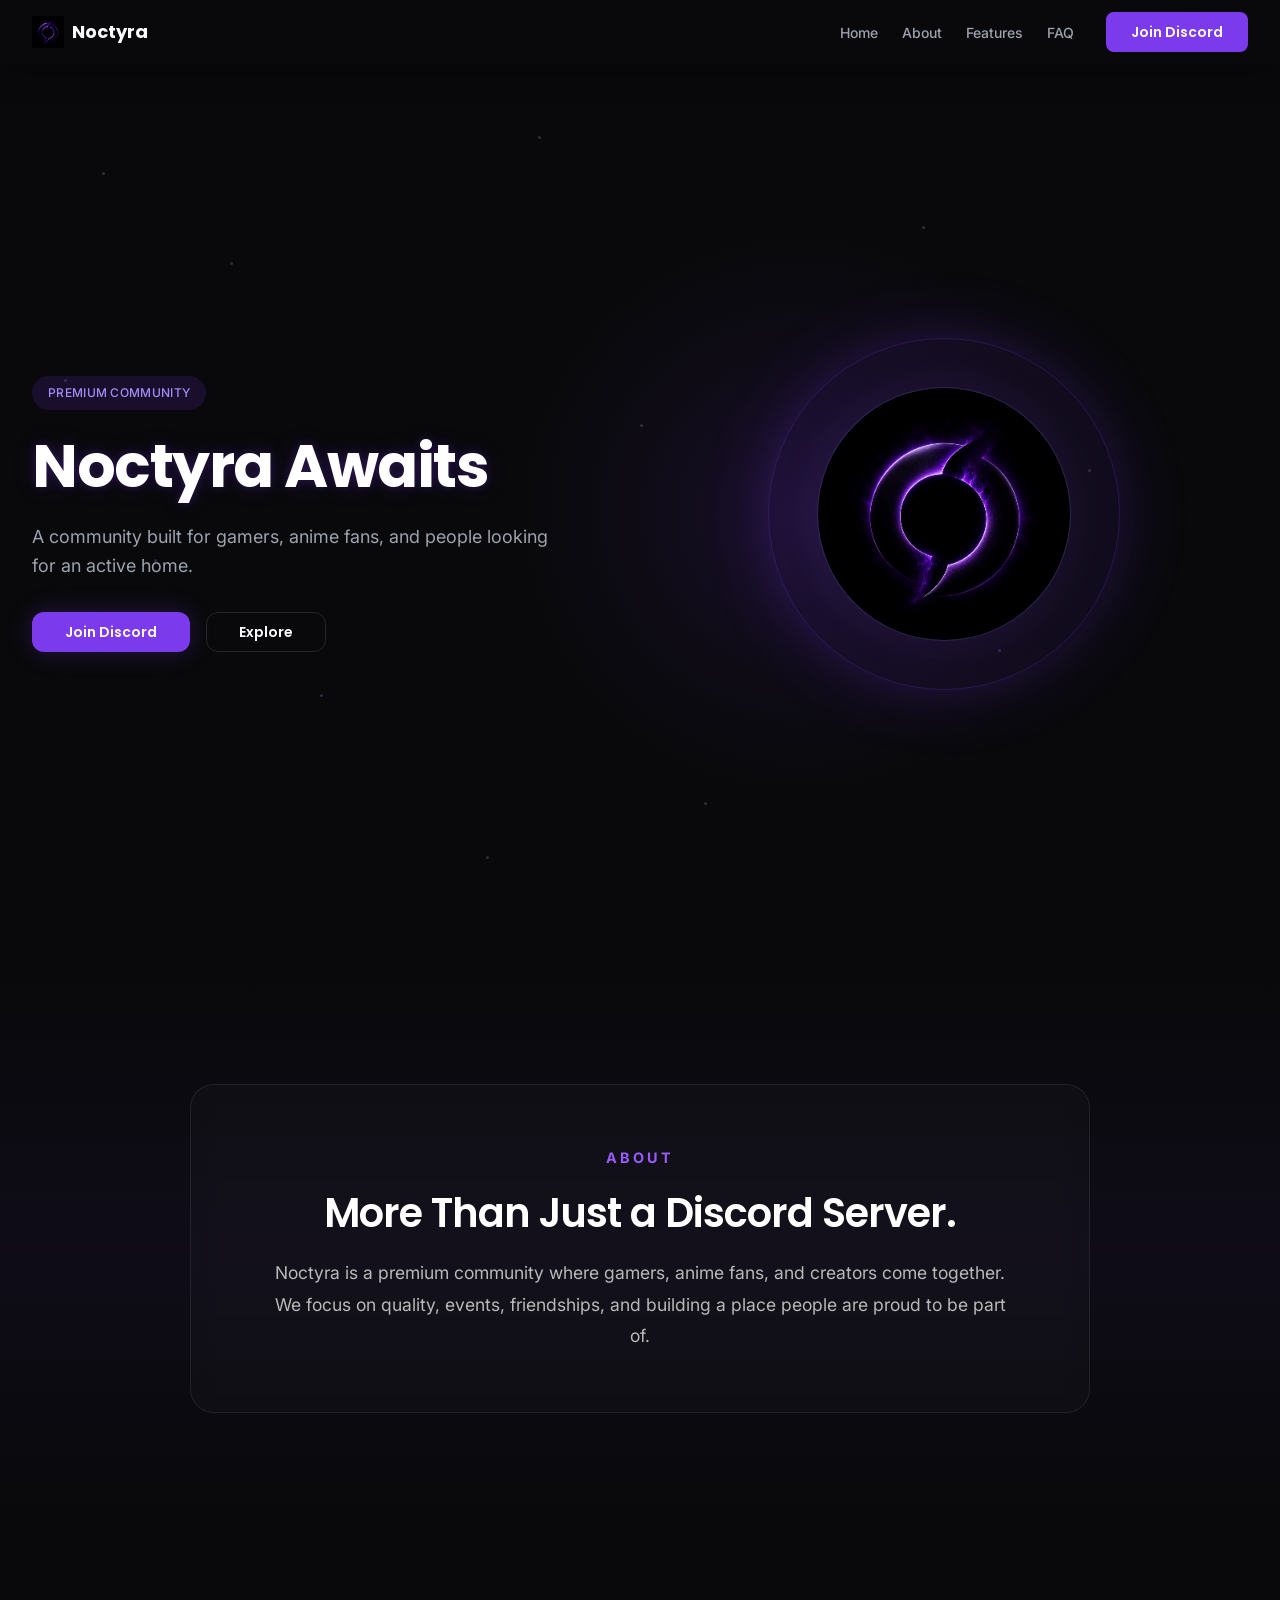
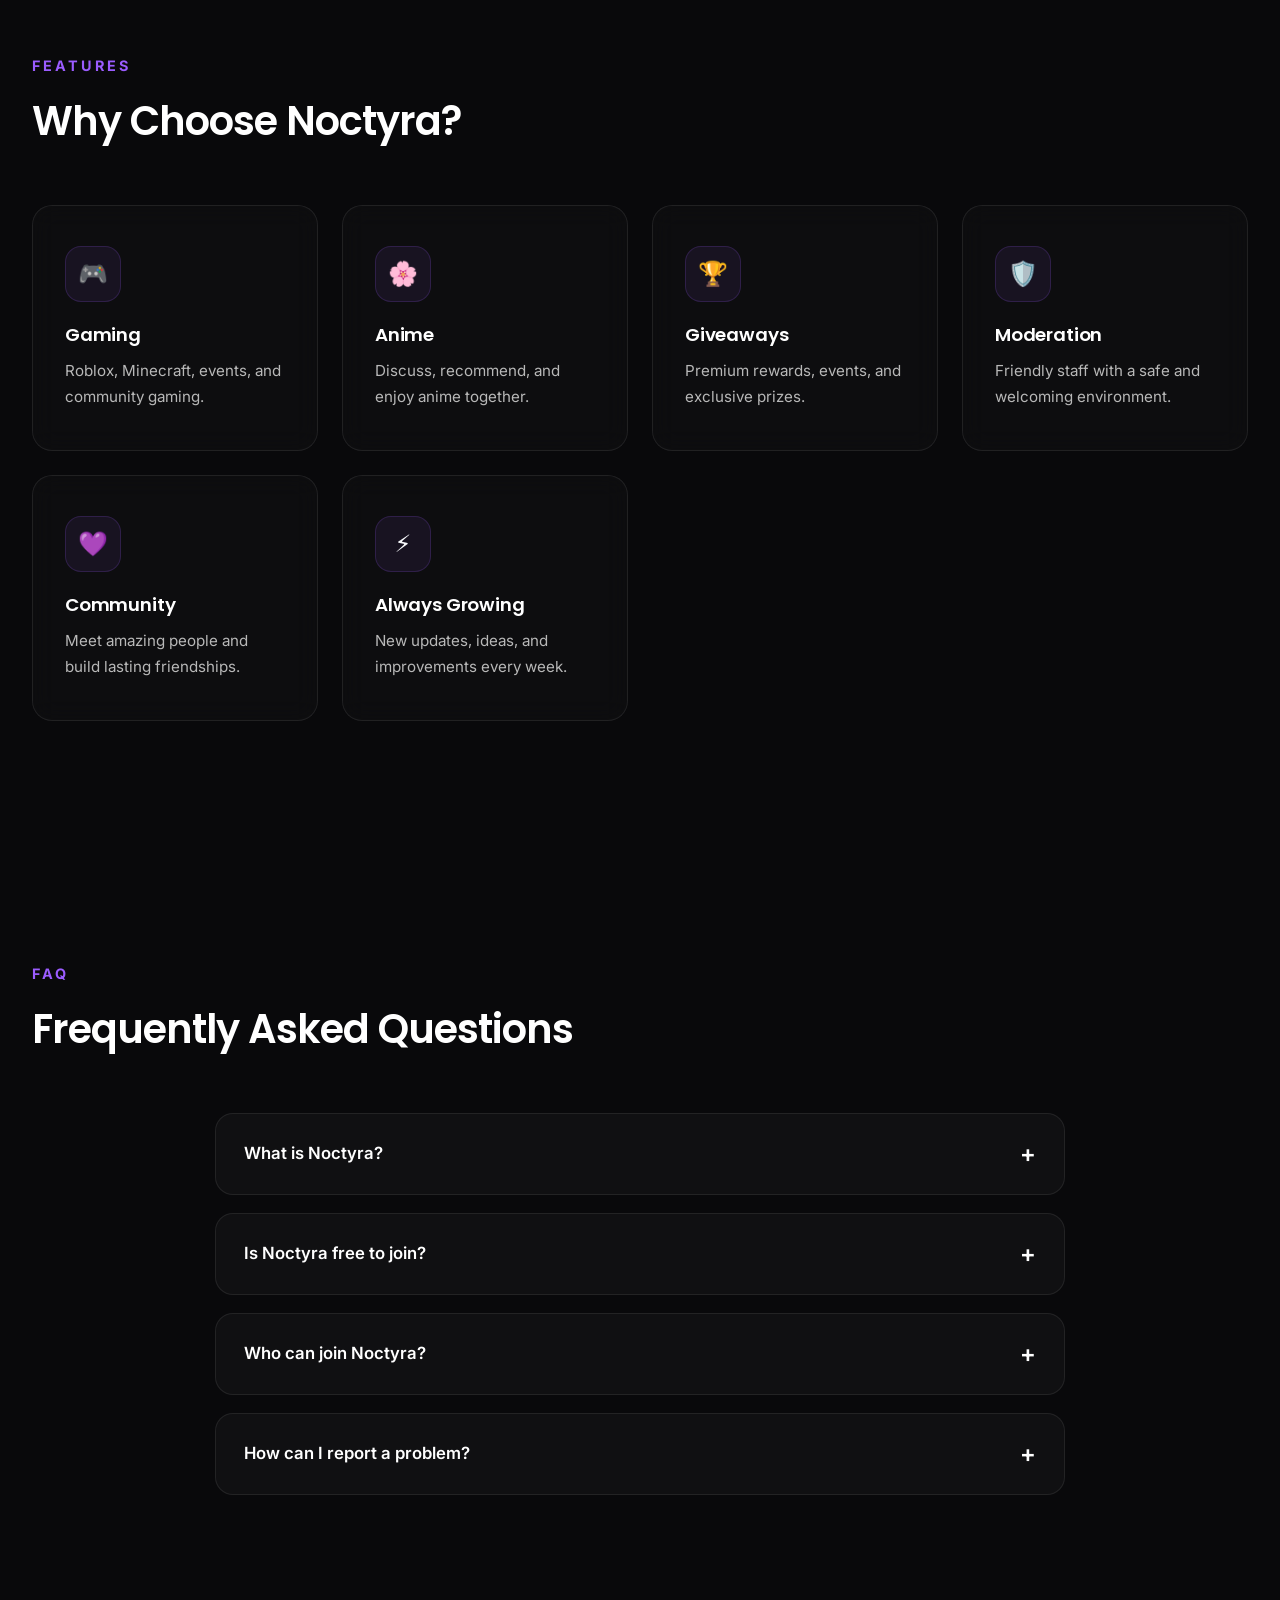
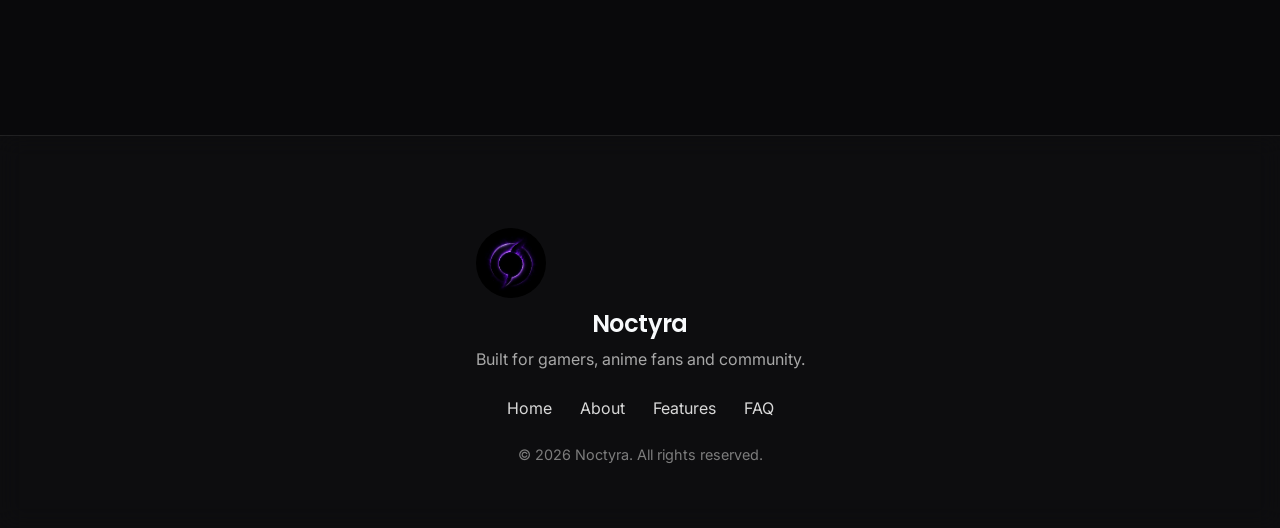
==== commit 8517e3f9: "games and discord link completed" ====
--- a/index.html
+++ b/index.html
@@ -85,7 +85,7 @@
       </nav>
 
       <!-- Main Content -->
-      <main class="page__main" id="main-content" role="main">
+      <main class="page__main" id="main-content">
         <section class="hero" id="home" aria-labelledby="hero-heading">
           <!-- Background -->
           <div class="hero__bg" aria-hidden="true">
@@ -133,116 +133,123 @@
                     width="320"
                     height="320"
                   />
-              </div>
-              </div>
-            </div>
-          </div>
-        </section>
+                </div>
+              </div>
+            </div>
+          </div>
+        </section>
+
         <section class="about reveal" id="about">
           <div class="container about__card">
             <span class="section-tag">ABOUT</span>
-              <h2 class="section-title">More Than Just a Discord Server.</h2>
-              <p class="section-text">
-                Noctyra is a premium community where gamers, anime fans, and creators come together.
-                We focus on quality, events, friendships, and building a place people are proud to be part of.
-              </p>
-            </div>
-        </section>
-
-        <!------- Features ------->
-
+            <h2 class="section-title">More Than Just a Discord Server.</h2>
+            <p class="section-text">
+              Noctyra is a premium community where gamers, anime fans, and creators come together.
+              We focus on quality, events, friendships, and building a place people are proud to be part of.
+            </p>
+          </div>
+        </section>
+
+        <!-- Features -->
         <section class="features reveal" id="features">
           <div class="container">
             <span class="section-tag">FEATURES</span>
-              <h2 class="section-title">
-                Why Choose Noctyra?
-              </h2>
-          <div class="features__grid">
-          <div class="feature__card">
-              <span class="feature__icon" aria-hidden="true">🎮</span>
-              <h3>Gaming</h3>
-              <p>Events, PvP, and an active Blox Fruits community.</p>
-          </div>
-          <div class="feature__card">
-            <span class="feature__icon" aria-hidden="true">🌸</span>
-            <h3>Anime</h3>
-            <p>Discuss, recommend, and enjoy anime together.</p>
-          </div>
-          <div class="feature__card">
-            <span class="feature__icon" aria-hidden="true">🏆</span>
-            <h3>Giveaways</h3>
-            <p>Premium rewards, events, and exclusive prizes.</p>
-          </div>
-          <div class="feature__card">
-            <span class="feature__icon" aria-hidden="true">🛡️</span>
-            <h3>Moderation</h3>
-            <p>Friendly staff with a safe and welcoming environment.</p>
-          </div>
-          <div class="feature__card">
-            <span class="feature__icon" aria-hidden="true">💜</span>
-            <h3>Community</h3>
-            <p>Meet amazing people and build lasting friendships.</p>
-          </div>
-          <div class="feature__card">
-            <span class="feature__icon" aria-hidden="true">⚡</span>
-            <h3>Always Growing</h3>
-            <p>New updates, ideas, and improvements every week.</p>
-          </div>
-          </div>
-          </div>
-        </section>
+            <h2 class="section-title">Why Choose Noctyra?</h2>
+
+            <div class="features__grid">
+              <a href="games.html" class="feature__card" aria-label="Gaming — Roblox, Minecraft, events, and community gaming">
+                <span class="feature__icon" aria-hidden="true">🎮</span>
+                <h3>Gaming</h3>
+                <p>Roblox, Minecraft, events, and community gaming.</p>
+              </a>
+
+              <div class="feature__card">
+                <span class="feature__icon" aria-hidden="true">🌸</span>
+                <h3>Anime</h3>
+                <p>Discuss, recommend, and enjoy anime together.</p>
+              </div>
+
+              <div class="feature__card">
+                <span class="feature__icon" aria-hidden="true">🏆</span>
+                <h3>Giveaways</h3>
+                <p>Premium rewards, events, and exclusive prizes.</p>
+              </div>
+
+              <div class="feature__card">
+                <span class="feature__icon" aria-hidden="true">🛡️</span>
+                <h3>Moderation</h3>
+                <p>Friendly staff with a safe and welcoming environment.</p>
+              </div>
+
+              <div class="feature__card">
+                <span class="feature__icon" aria-hidden="true">💜</span>
+                <h3>Community</h3>
+                <p>Meet amazing people and build lasting friendships.</p>
+              </div>
+
+              <div class="feature__card">
+                <span class="feature__icon" aria-hidden="true">⚡</span>
+                <h3>Always Growing</h3>
+                <p>New updates, ideas, and improvements every week.</p>
+              </div>
+            </div>
+          </div>
+        </section>
+
         <section class="faq reveal" id="faq">
           <div class="container">
             <span class="section-tag">FAQ</span>
-            <h2 class="section-title">
-              Frequently Asked Questions
-             </h2>
-          <div class="faq__container">
-          <div class="faq__item">
-              <button class="faq__question" id="faq-question-1" aria-expanded="false" aria-controls="faq-answer-1">
-            <span>What is Noctyra?</span>
-            <span class="faq__icon" aria-hidden="true">+</span>
-              </button>
-          <div class="faq__answer" id="faq-answer-1" role="region" aria-labelledby="faq-question-1">
-            <p>
-              Noctyra is a premium Discord community built for gamers, anime fans, and people looking for an active and welcoming place.
-            </p>
-          </div>
-          </div>
-          <div class="faq__item">
-            <button class="faq__question" id="faq-question-2" aria-expanded="false" aria-controls="faq-answer-2">
-            <span>Is Noctyra free to join?</span>
-            <span class="faq__icon" aria-hidden="true">+</span>
-            </button>
-            <div class="faq__answer" id="faq-answer-2" role="region" aria-labelledby="faq-question-2">
-              <p>
-                Yes. Anyone can join the community and participate in events, discussions, and activities.
-              </p>
-          </div>
-          </div>
-          <div class="faq__item">
-            <button class="faq__question" id="faq-question-3" aria-expanded="false" aria-controls="faq-answer-3">
-            <span>Who can join Noctyra?</span>
-            <span class="faq__icon" aria-hidden="true">+</span>
-            </button>
-          <div class="faq__answer" id="faq-answer-3" role="region" aria-labelledby="faq-question-3">
-            <p>
-             Whether you're into gaming, anime, or simply want an active community, you're welcome in Noctyra.
-            </p>
-          </div>
-          </div>
-          <div class="faq__item">
-            <button class="faq__question" id="faq-question-4" aria-expanded="false" aria-controls="faq-answer-4">
-            <span>How can I report a problem?</span>
-            <span class="faq__icon" aria-hidden="true">+</span>
-            </button>
-          <div class="faq__answer" id="faq-answer-4" role="region" aria-labelledby="faq-question-4">
-            <p>
-              Contact a staff member through Discord and we'll help you as quickly as possible.
-            </p>
-          </div>
-          </div>
-          </div>
+            <h2 class="section-title">Frequently Asked Questions</h2>
+
+            <div class="faq__container">
+              <div class="faq__item">
+                <button class="faq__question" id="faq-question-1" aria-expanded="false" aria-controls="faq-answer-1">
+                  <span>What is Noctyra?</span>
+                  <span class="faq__icon" aria-hidden="true">+</span>
+                </button>
+                <div class="faq__answer" id="faq-answer-1" role="region" aria-labelledby="faq-question-1">
+                  <p>
+                    Noctyra is a premium Discord community built for gamers, anime fans, and people looking for an active and welcoming place.
+                  </p>
+                </div>
+              </div>
+
+              <div class="faq__item">
+                <button class="faq__question" id="faq-question-2" aria-expanded="false" aria-controls="faq-answer-2">
+                  <span>Is Noctyra free to join?</span>
+                  <span class="faq__icon" aria-hidden="true">+</span>
+                </button>
+                <div class="faq__answer" id="faq-answer-2" role="region" aria-labelledby="faq-question-2">
+                  <p>
+                    Yes. Anyone can join the community and participate in events, discussions, and activities.
+                  </p>
+                </div>
+              </div>
+
+              <div class="faq__item">
+                <button class="faq__question" id="faq-question-3" aria-expanded="false" aria-controls="faq-answer-3">
+                  <span>Who can join Noctyra?</span>
+                  <span class="faq__icon" aria-hidden="true">+</span>
+                </button>
+                <div class="faq__answer" id="faq-answer-3" role="region" aria-labelledby="faq-question-3">
+                  <p>
+                    Whether you're into gaming, anime, or simply want an active community, you're welcome in Noctyra.
+                  </p>
+                </div>
+              </div>
+
+              <div class="faq__item">
+                <button class="faq__question" id="faq-question-4" aria-expanded="false" aria-controls="faq-answer-4">
+                  <span>How can I report a problem?</span>
+                  <span class="faq__icon" aria-hidden="true">+</span>
+                </button>
+                <div class="faq__answer" id="faq-answer-4" role="region" aria-labelledby="faq-question-4">
+                  <p>
+                    Contact a staff member through Discord and we'll help you as quickly as possible.
+                  </p>
+                </div>
+              </div>
+            </div>
           </div>
         </section>
       </main>
@@ -250,22 +257,25 @@
       <!-- Footer -->
       <footer class="footer">
         <div class="container footer__inner">
-        <div class="footer__brand">
-          <img src="assets/logo/logo.png" alt="Noctyra Logo" width="70" height="70">
-          <h3>Noctyra</h3>
-          <p>Built for gamers, anime fans and community.</p>
-        </div>
-        <div class="footer__links">
-          <a href="#home">Home</a>
-          <a href="#about">About</a>
-          <a href="#features">Features</a>
-          <a href="#faq">FAQ</a>
-        </div>
-        <div class="footer__copyright">
-          © <span data-year>2026</span> Noctyra. All rights reserved.
-        </div>
+          <div class="footer__brand">
+            <img src="assets/logo/logo.png" alt="Noctyra Logo" width="70" height="70" />
+            <h3>Noctyra</h3>
+            <p>Built for gamers, anime fans and community.</p>
+          </div>
+
+          <div class="footer__links">
+            <a href="#home">Home</a>
+            <a href="#about">About</a>
+            <a href="#features">Features</a>
+            <a href="#faq">FAQ</a>
+          </div>
+
+          <div class="footer__copyright">
+            © <span data-year>2026</span> Noctyra. All rights reserved.
+          </div>
         </div>
       </footer>
+    </div>
 
     <!-- Scripts (ES6 modules) -->
     <script type="module" src="js/main.js"></script>
--- a/css/home.css
+++ b/css/home.css
@@ -140,13 +140,10 @@
   font-weight: var(--font-weight-bold);
   line-height: var(--line-height-tight);
   letter-spacing: var(--letter-spacing-tight);
-
   color: #ffffff;
-
   text-shadow:
-      0 0 10px rgba(124,58,238,.25),
-      0 0 25px rgba(124,58,238,.15);
-
+    0 0 10px rgba(124, 58, 238, 0.25),
+    0 0 25px rgba(124, 58, 238, 0.15);
   animation: hero-fade-in 0.9s ease 0.2s both;
 }
 
@@ -294,9 +291,8 @@
     transparent 70%
   );
   border-radius: var(--radius-full);
-  animation: glow-pulse 6s ease-in-out infinite;
+  animation: pulseGlow 3s ease-in-out infinite;
   will-change: transform, opacity;
-  animation: pulseGlow 3s ease-in-out infinite;
 }
 
 .hero__logo-ring {
@@ -325,7 +321,7 @@
   -webkit-backdrop-filter: blur(8px);
 }
 
-.hero_logo-image {
+.hero__logo-image {
   width: 100%;
   height: 100%;
   object-fit: cover;
@@ -343,210 +339,223 @@
 }
 
 /* --------------------------------------------------------------------------
-   ABOUT
-   -------------------------------------------------------------------------- */
-
+   About
+   -------------------------------------------------------------------------- */
 .about {
-    padding: 120px 0;
-    text-align: center;
-    background: linear-gradient(
-        180deg,
-        transparent 0%,
-        rgba(120, 70, 255, 0.05) 50%,
-        transparent 100%
-    );
+  padding: 120px 0;
+  text-align: center;
+  background: linear-gradient(
+    180deg,
+    transparent 0%,
+    rgba(120, 70, 255, 0.05) 50%,
+    transparent 100%
+  );
 }
 
 .section-tag {
-    color: #9b5cff;
-    font-size: 0.9rem;
-    font-weight: 700;
-    letter-spacing: 3px;
-    text-transform: uppercase;
+  color: #9b5cff;
+  font-size: 0.9rem;
+  font-weight: 700;
+  letter-spacing: 3px;
+  text-transform: uppercase;
 }
 
 .section-title {
-    font-size: 2.5rem;
-    margin: 20px 0;
-    color: #fff;
+  font-size: 2.5rem;
+  margin: 20px 0;
+  color: #fff;
 }
 
 .section-text {
-    max-width: 750px;
-    margin: 0 auto;
-    color: #b9b9b9;
-    line-height: 1.8;
-    font-size: 1.1rem;
-}
-
-/* --------------------------------------------------------------------------
-   ABOUT_CARD
-   -------------------------------------------------------------------------- */
-
-
-.about__card{
-    max-width: 900px;
-    margin: 0 auto;
-    padding: 60px;
-    border: 1px solid rgba(255,255,255,0.08);
-    border-radius: 24px;
-    background: rgba(255,255,255,0.02);
-    backdrop-filter: blur(10px);
-    transition: all .35s ease;
-    position: relative;
-    overflow: hidden;
-}
-
-.about__card:hover{
-    transform: translateY(-8px) scale(1.01);
-    border-color: rgba(155,92,255,.55);
-    box-shadow:
-        0 0 30px rgba(155,92,255,.20),
-        0 0 60px rgba(155,92,255,.10);
-}
-
-.about__card::before{
-    content:"";
-    position:absolute;
-    inset:0;
-    border-radius:24px;
-    background:radial-gradient(circle at var(--x,50%) var(--y,50%), rgba(155,92,255,.18), transparent 45%);
-    opacity:0;
-    transition:.3s;
-    pointer-events:none;
-}
-
-.about__card:hover::before{
-    opacity:1;
-}
-
-/* ================= FEATURES ================= */
-
+  max-width: 750px;
+  margin: 0 auto;
+  color: #b9b9b9;
+  line-height: 1.8;
+  font-size: 1.1rem;
+}
+
+/* --------------------------------------------------------------------------
+   About — Card
+   -------------------------------------------------------------------------- */
+.about__card {
+  position: relative;
+  max-width: 900px;
+  margin: 0 auto;
+  padding: 60px;
+  overflow: hidden;
+  border: 1px solid rgba(255, 255, 255, 0.08);
+  border-radius: 24px;
+  background: rgba(255, 255, 255, 0.02);
+  backdrop-filter: blur(10px);
+  transition: all 0.35s ease;
+}
+
+.about__card:hover {
+  transform: translateY(-8px) scale(1.01);
+  border-color: rgba(155, 92, 255, 0.55);
+  box-shadow:
+    0 0 30px rgba(155, 92, 255, 0.2),
+    0 0 60px rgba(155, 92, 255, 0.1);
+}
+
+.about__card::before {
+  content: "";
+  position: absolute;
+  inset: 0;
+  border-radius: 24px;
+  background: radial-gradient(circle at var(--x, 50%) var(--y, 50%), rgba(155, 92, 255, 0.18), transparent 45%);
+  opacity: 0;
+  transition: opacity 0.3s ease;
+  pointer-events: none;
+}
+
+.about__card:hover::before {
+  opacity: 1;
+}
+
+/* --------------------------------------------------------------------------
+   Features
+   -------------------------------------------------------------------------- */
 .features {
-    padding: 120px 0;
+  padding: 120px 0;
 }
 
 .features__grid {
-    margin-top: 60px;
-    display: grid;
-    grid-template-columns: repeat(auto-fit, minmax(280px, 1fr));
-    gap: 24px;
-}
-
+  margin-top: 60px;
+  display: grid;
+  grid-template-columns: repeat(auto-fit, minmax(280px, 1fr));
+  gap: 24px;
+}
+
+/*
+  .feature__card is used on a <div> for most cards and on an <a> for the
+  Gaming card (which links to games.html). Using the same class for both
+  keeps the hover animation, layout, and spacing identical either way.
+*/
 .feature__card {
-    position: relative;
-    padding: 40px 32px;
-    border-radius: 20px;
-    background: rgba(255,255,255,0.02);
-    border: 1px solid rgba(255,255,255,0.08);
-    backdrop-filter: blur(12px);
-    -webkit-backdrop-filter: blur(12px);
-    overflow: hidden;
-    transition:
-        transform .45s cubic-bezier(.2,.8,.2,1),
-        border-color .4s ease,
-        background-color .4s ease,
-        box-shadow .45s ease;
+  position: relative;
+  display: block;
+  padding: 40px 32px;
+  overflow: hidden;
+  color: inherit;
+  text-decoration: none;
+  border-radius: 20px;
+  background: rgba(255, 255, 255, 0.02);
+  border: 1px solid rgba(255, 255, 255, 0.08);
+  backdrop-filter: blur(12px);
+  -webkit-backdrop-filter: blur(12px);
+  transition:
+    transform 0.45s cubic-bezier(0.2, 0.8, 0.2, 1),
+    border-color 0.4s ease,
+    background-color 0.4s ease,
+    box-shadow 0.45s ease;
 }
 
 /* Top shine line — appears on hover */
 .feature__card::before {
-    content: "";
-    position: absolute;
-    top: 0;
-    left: 0;
-    right: 0;
-    height: 1px;
-    background: linear-gradient(90deg, transparent, rgba(155,92,255,.7), transparent);
-    opacity: 0;
-    transition: opacity .4s ease;
+  content: "";
+  position: absolute;
+  top: 0;
+  left: 0;
+  right: 0;
+  height: 1px;
+  background: linear-gradient(90deg, transparent, rgba(155, 92, 255, 0.7), transparent);
+  opacity: 0;
+  transition: opacity 0.4s ease;
 }
 
 /* Soft corner glow — appears on hover */
 .feature__card::after {
-    content: "";
-    position: absolute;
-    top: -35%;
-    right: -30%;
-    width: 65%;
-    height: 65%;
-    background: radial-gradient(circle, rgba(155,92,255,.22), transparent 70%);
-    opacity: 0;
-    transform: scale(0.9);
-    transition: opacity .5s ease, transform .5s ease;
-    pointer-events: none;
+  content: "";
+  position: absolute;
+  top: -35%;
+  right: -30%;
+  width: 65%;
+  height: 65%;
+  background: radial-gradient(circle, rgba(155, 92, 255, 0.22), transparent 70%);
+  opacity: 0;
+  transform: scale(0.9);
+  transition: opacity 0.5s ease, transform 0.5s ease;
+  pointer-events: none;
 }
 
 .feature__card:hover {
-    transform: translateY(-10px);
-    border-color: rgba(155,92,255,.5);
-    background: rgba(255,255,255,0.035);
-    box-shadow:
-        0 20px 40px rgba(0,0,0,.35),
-        0 0 40px rgba(155,92,255,.18);
+  transform: translateY(-10px);
+  border-color: rgba(155, 92, 255, 0.5);
+  background: rgba(255, 255, 255, 0.035);
+  box-shadow:
+    0 20px 40px rgba(0, 0, 0, 0.35),
+    0 0 40px rgba(155, 92, 255, 0.18);
 }
 
 .feature__card:hover::before {
-    opacity: 1;
+  opacity: 1;
 }
 
 .feature__card:hover::after {
-    opacity: 1;
-    transform: scale(1.05);
+  opacity: 1;
+  transform: scale(1.05);
+}
+
+/* Keyboard-focus parity with :hover, since the Gaming card is a real link */
+.feature__card:focus-visible {
+  outline: 2px solid rgba(155, 92, 255, 0.6);
+  outline-offset: 4px;
 }
 
 .feature__icon {
-    position: relative;
-    z-index: 1;
-    display: inline-flex;
-    align-items: center;
-    justify-content: center;
-    width: 56px;
-    height: 56px;
-    margin-bottom: 22px;
-    font-size: 1.5rem;
-    line-height: 1;
-    border-radius: 16px;
-    background: rgba(155,92,255,.08);
-    border: 1px solid rgba(155,92,255,.18);
-    transition:
-        transform .45s cubic-bezier(.2,.8,.2,1),
-        background-color .4s ease,
-        box-shadow .4s ease;
+  position: relative;
+  z-index: 1;
+  display: inline-flex;
+  align-items: center;
+  justify-content: center;
+  width: 56px;
+  height: 56px;
+  margin-bottom: 22px;
+  font-size: 1.5rem;
+  line-height: 1;
+  border-radius: 16px;
+  background: rgba(155, 92, 255, 0.08);
+  border: 1px solid rgba(155, 92, 255, 0.18);
+  transition:
+    transform 0.45s cubic-bezier(0.2, 0.8, 0.2, 1),
+    background-color 0.4s ease,
+    box-shadow 0.4s ease;
 }
 
 .feature__card:hover .feature__icon {
-    transform: scale(1.1) rotate(-4deg);
-    background: rgba(155,92,255,.16);
-    box-shadow: 0 0 22px rgba(155,92,255,.35);
-}
-
-.feature__card h3{
-    position: relative;
-    z-index: 1;
-    color:#fff;
-    margin-bottom:12px;
-    font-size: 1.15rem;
-    letter-spacing: -0.01em;
-}
-
-.feature__card p{
-    position: relative;
-    z-index: 1;
-    color:#b8b8b8;
-    line-height:1.7;
-    font-size: 0.95rem;
+  transform: scale(1.1) rotate(-4deg);
+  background: rgba(155, 92, 255, 0.16);
+  box-shadow: 0 0 22px rgba(155, 92, 255, 0.35);
+}
+
+.feature__card h3 {
+  position: relative;
+  z-index: 1;
+  margin-bottom: 12px;
+  color: #fff;
+  font-size: 1.15rem;
+  letter-spacing: -0.01em;
+}
+
+.feature__card p {
+  position: relative;
+  z-index: 1;
+  color: #b8b8b8;
+  line-height: 1.7;
+  font-size: 0.95rem;
 }
 
 @media (prefers-reduced-motion: reduce) {
-    .feature__card,
-    .feature__icon {
-        transition: none;
-    }
-}
-
-/* ================= FAQ ================= */
-
+  .feature__card,
+  .feature__icon {
+    transition: none;
+  }
+}
+
+/* --------------------------------------------------------------------------
+   FAQ
+   -------------------------------------------------------------------------- */
 .faq {
   padding: 120px 0;
 }
@@ -560,16 +569,16 @@
 }
 
 .faq__item {
-  background: rgba(255,255,255,0.03);
-  border: 1px solid rgba(255,255,255,0.08);
+  background: rgba(255, 255, 255, 0.03);
+  border: 1px solid rgba(255, 255, 255, 0.08);
   border-radius: 18px;
   overflow: hidden;
-  transition: all .35s ease;
+  transition: all 0.35s ease;
 }
 
 .faq__item:hover {
-  border-color: rgba(155,92,255,.35);
-  box-shadow: 0 0 25px rgba(155,92,255,.12);
+  border-color: rgba(155, 92, 255, 0.35);
+  box-shadow: 0 0 25px rgba(155, 92, 255, 0.12);
 }
 
 .faq__question {
@@ -589,7 +598,7 @@
 .faq__answer {
   max-height: 0;
   overflow: hidden;
-  transition: max-height .35s ease;
+  transition: max-height 0.35s ease;
 }
 
 .faq__answer p {
@@ -598,21 +607,22 @@
   line-height: 1.7;
 }
 
-.faq__icon{
-    font-size:1.5rem;
-    transition:transform .3s ease;
-}
-
-.faq__item.active .faq__icon{
-    transform:rotate(45deg);
-}
-
-/* ================= Scroll Reveal ================= */
-
+.faq__icon {
+  font-size: 1.5rem;
+  transition: transform 0.3s ease;
+}
+
+.faq__item.active .faq__icon {
+  transform: rotate(45deg);
+}
+
+/* --------------------------------------------------------------------------
+   Scroll Reveal
+   -------------------------------------------------------------------------- */
 .reveal {
   opacity: 0;
   transform: translateY(40px);
-  transition: 
+  transition:
     opacity 0.8s ease,
     transform 0.8s ease;
 }
@@ -635,67 +645,68 @@
 }
 
 @keyframes pulseGlow {
-  0%,100%{
-    opacity:.5;
-    transform:scale(1);
-  }
-  50%{
-    opacity:1;
-    transform:scale(1.08);
-  }
-}
-
-/* ================= FOOTER ================= */
-
-.footer{
-    margin-top:120px;
-    border-top:1px solid rgba(255,255,255,.08);
-    background:rgba(255,255,255,.02);
-    backdrop-filter:blur(12px);
-}
-
-.footer__inner{
-    padding:60px 0 30px;
-    display:flex;
-    flex-direction:column;
-    align-items:center;
-    gap:24px;
-    text-align:center;
-}
-
-.footer__brand img{
-    width:70px;
-    height:70px;
-    border-radius:50%;
-    margin-bottom:12px;
-}
-
-.footer__brand h3{
-    font-size:1.5rem;
-    margin-bottom:8px;
-}
-
-.footer__brand p{
-    color:#a8a8a8;
-}
-
-.footer__links{
-    display:flex;
-    gap:28px;
-    flex-wrap:wrap;
-}
-
-.footer__links a{
-    color:#d8d8d8;
-    text-decoration:none;
-    transition:.3s;
-}
-
-.footer__links a:hover{
-    color:#9b5cff;
-}
-
-.footer__copy{
-    color:#7d7d7d;
-    font-size:.9rem;
+  0%, 100% {
+    opacity: 0.5;
+    transform: scale(1);
+  }
+  50% {
+    opacity: 1;
+    transform: scale(1.08);
+  }
+}
+
+/* --------------------------------------------------------------------------
+   Footer
+   -------------------------------------------------------------------------- */
+.footer {
+  margin-top: 120px;
+  border-top: 1px solid rgba(255, 255, 255, 0.08);
+  background: rgba(255, 255, 255, 0.02);
+  backdrop-filter: blur(12px);
+}
+
+.footer__inner {
+  padding: 60px 0 30px;
+  display: flex;
+  flex-direction: column;
+  align-items: center;
+  gap: 24px;
+  text-align: center;
+}
+
+.footer__brand img {
+  width: 70px;
+  height: 70px;
+  border-radius: 50%;
+  margin-bottom: 12px;
+}
+
+.footer__brand h3 {
+  font-size: 1.5rem;
+  margin-bottom: 8px;
+}
+
+.footer__brand p {
+  color: #a8a8a8;
+}
+
+.footer__links {
+  display: flex;
+  gap: 28px;
+  flex-wrap: wrap;
+}
+
+.footer__links a {
+  color: #d8d8d8;
+  text-decoration: none;
+  transition: 0.3s;
+}
+
+.footer__links a:hover {
+  color: #9b5cff;
+}
+
+.footer__copyright {
+  color: #7d7d7d;
+  font-size: 0.9rem;
 }
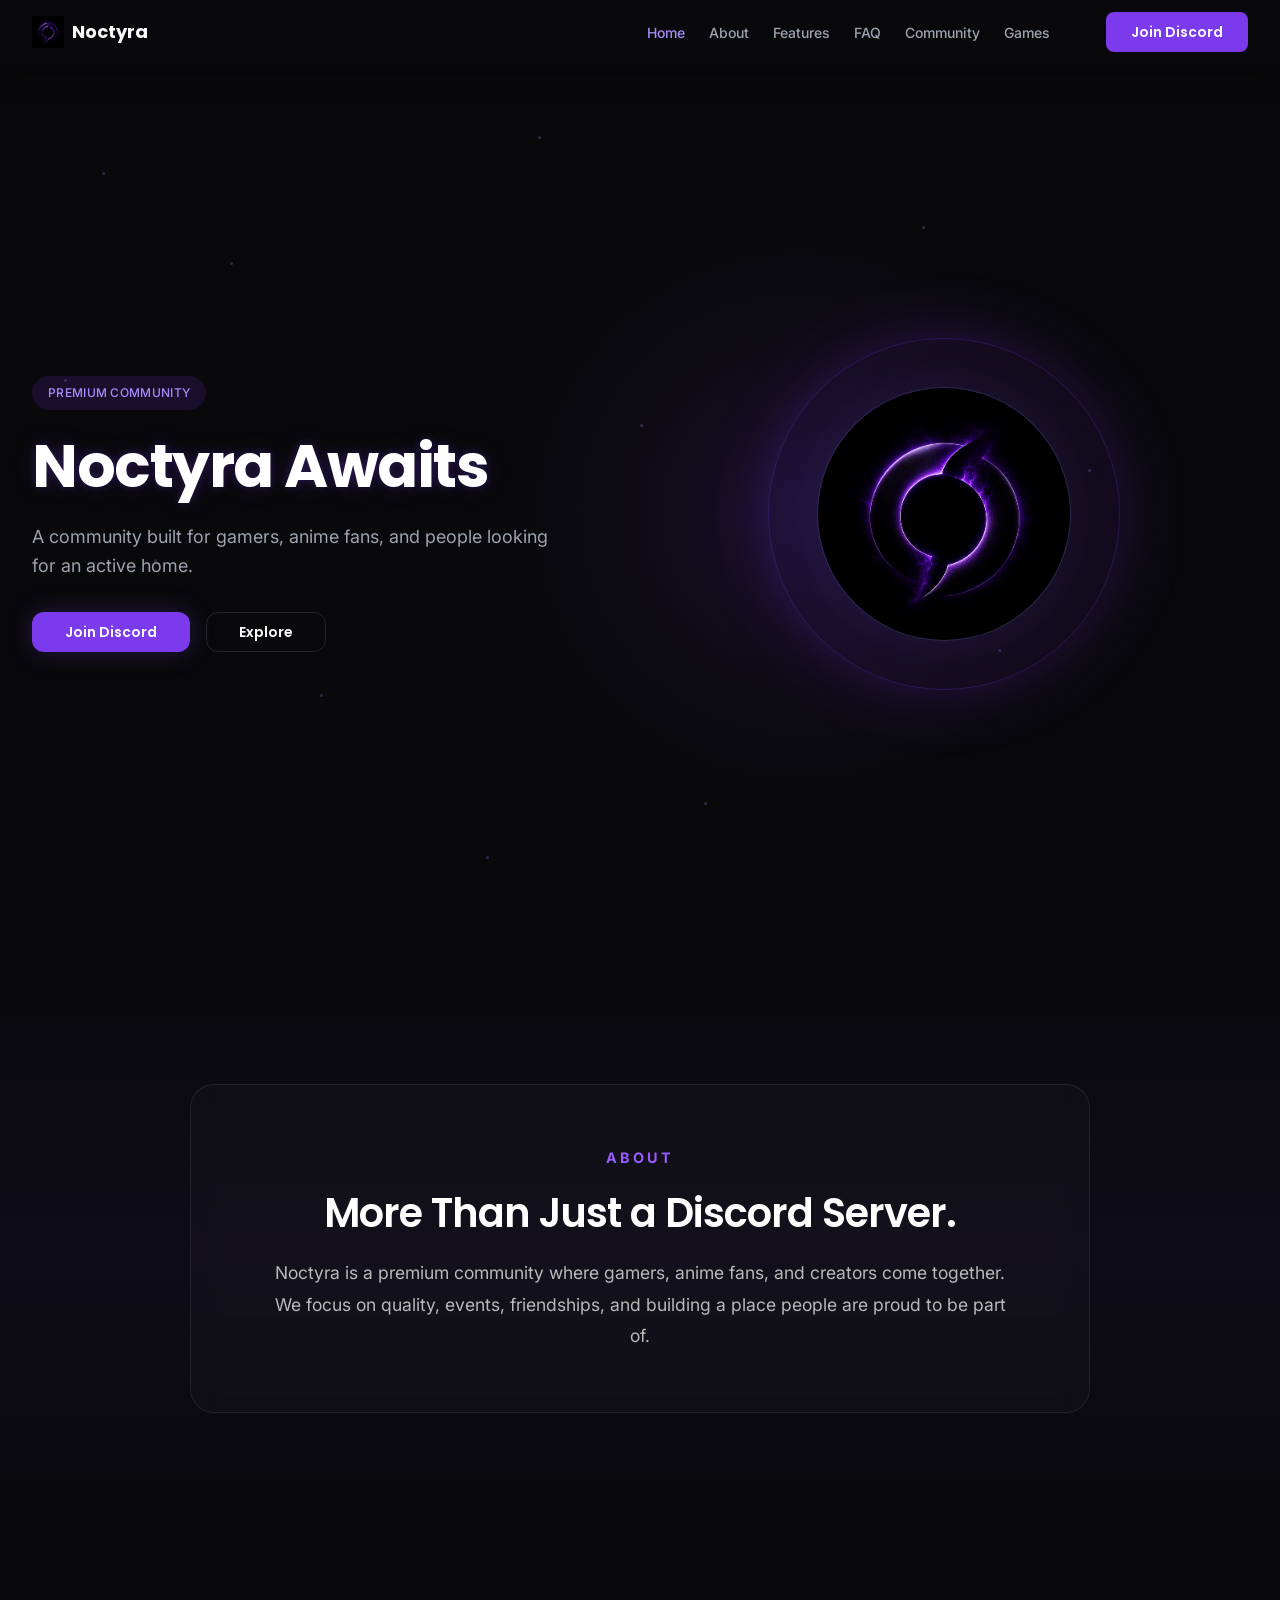
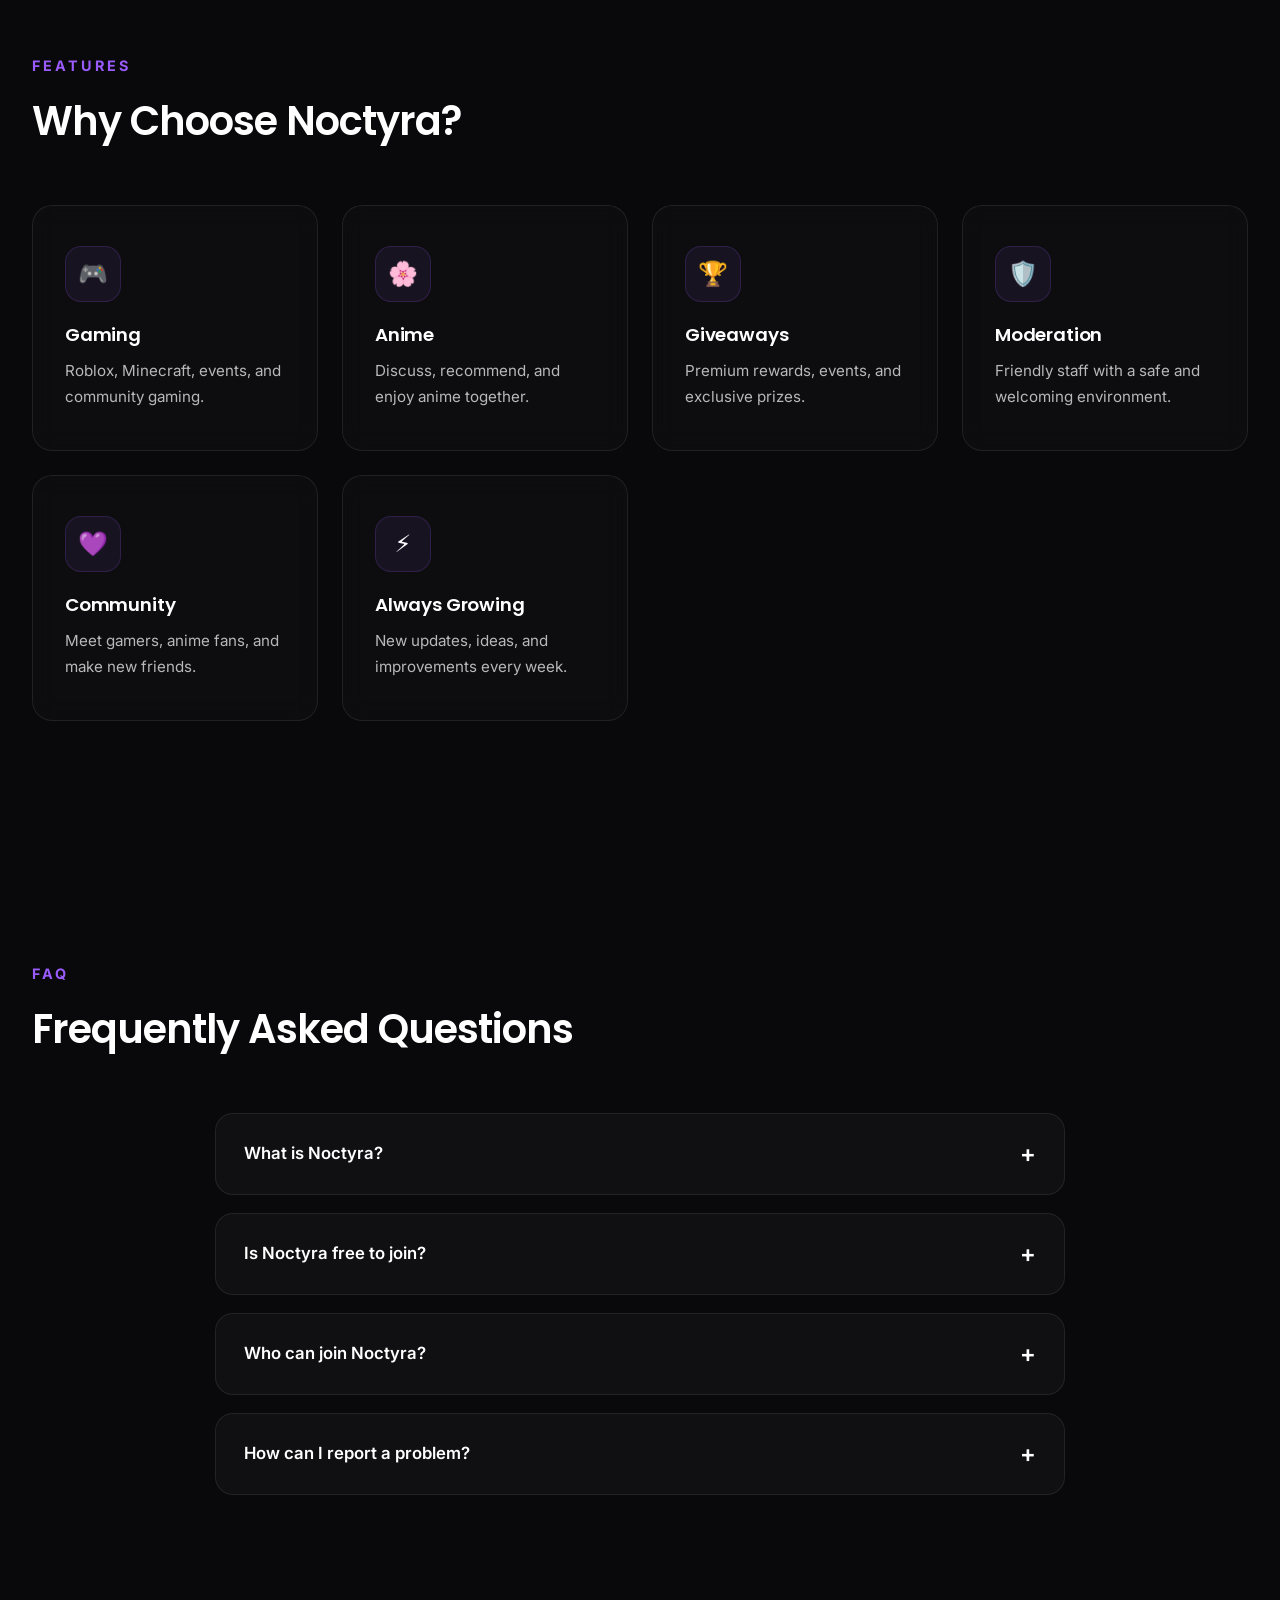
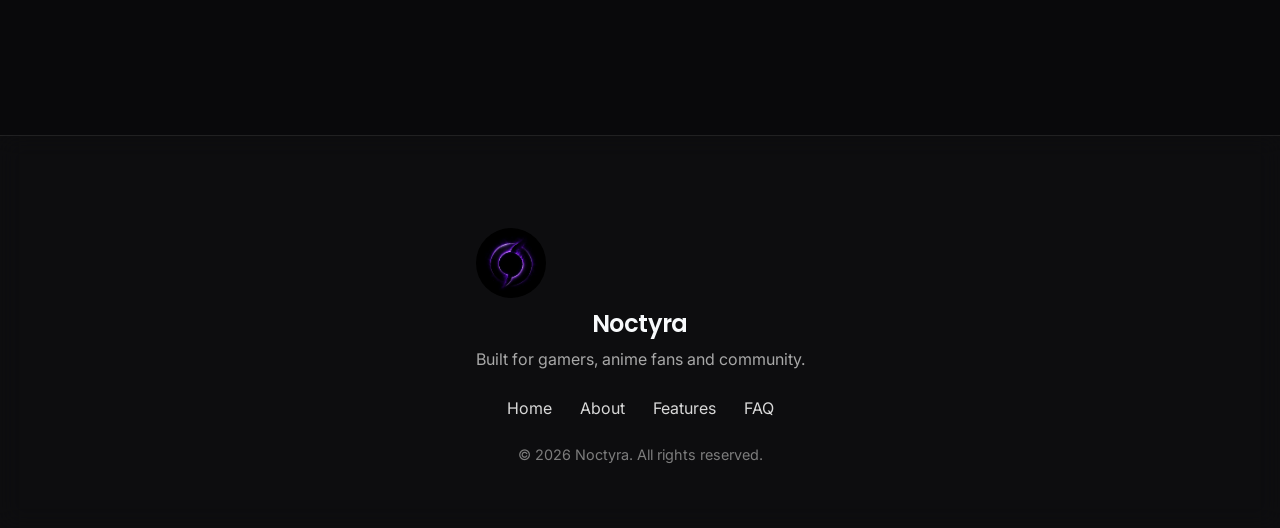
==== commit 8eef592f: "added community and edited navbar" ====
--- a/index.html
+++ b/index.html
@@ -44,11 +44,13 @@
 
           <nav class="nav" aria-label="Main navigation">
             <ul class="nav__list" role="list">
-              <li><a class="nav__link" href="#home">Home</a></li>
+              <li><a href="index.html" class="nav__link">Home</a></li>
               <li><a class="nav__link" href="#about">About</a></li>
               <li><a class="nav__link" href="#features">Features</a></li>
               <li><a class="nav__link" href="#faq">FAQ</a></li>
-            </ul>
+              <li><a href="community.html" class="nav__link">Community</a></li>
+              <li><a href="games.html" class="nav__link">Games</a><li>
+              </ul>
 
             <a href="https://discord.gg/U5fAqrXTHS" class="btn btn--primary header__cta">
               Join Discord
@@ -181,12 +183,12 @@
                 <p>Friendly staff with a safe and welcoming environment.</p>
               </div>
 
-              <div class="feature__card">
-                <span class="feature__icon" aria-hidden="true">💜</span>
-                <h3>Community</h3>
-                <p>Meet amazing people and build lasting friendships.</p>
-              </div>
-
+                <a href="community.html" class="feature__card" aria-label="Community — Meet gamers, anime fans, and make new friends">
+                  <span class="feature__icon" aria-hidden="true">💜</span>
+                  <h3>Community</h3>
+                  <p>Meet gamers, anime fans, and make new friends.</p>
+                </a>
+              
               <div class="feature__card">
                 <span class="feature__icon" aria-hidden="true">⚡</span>
                 <h3>Always Growing</h3>
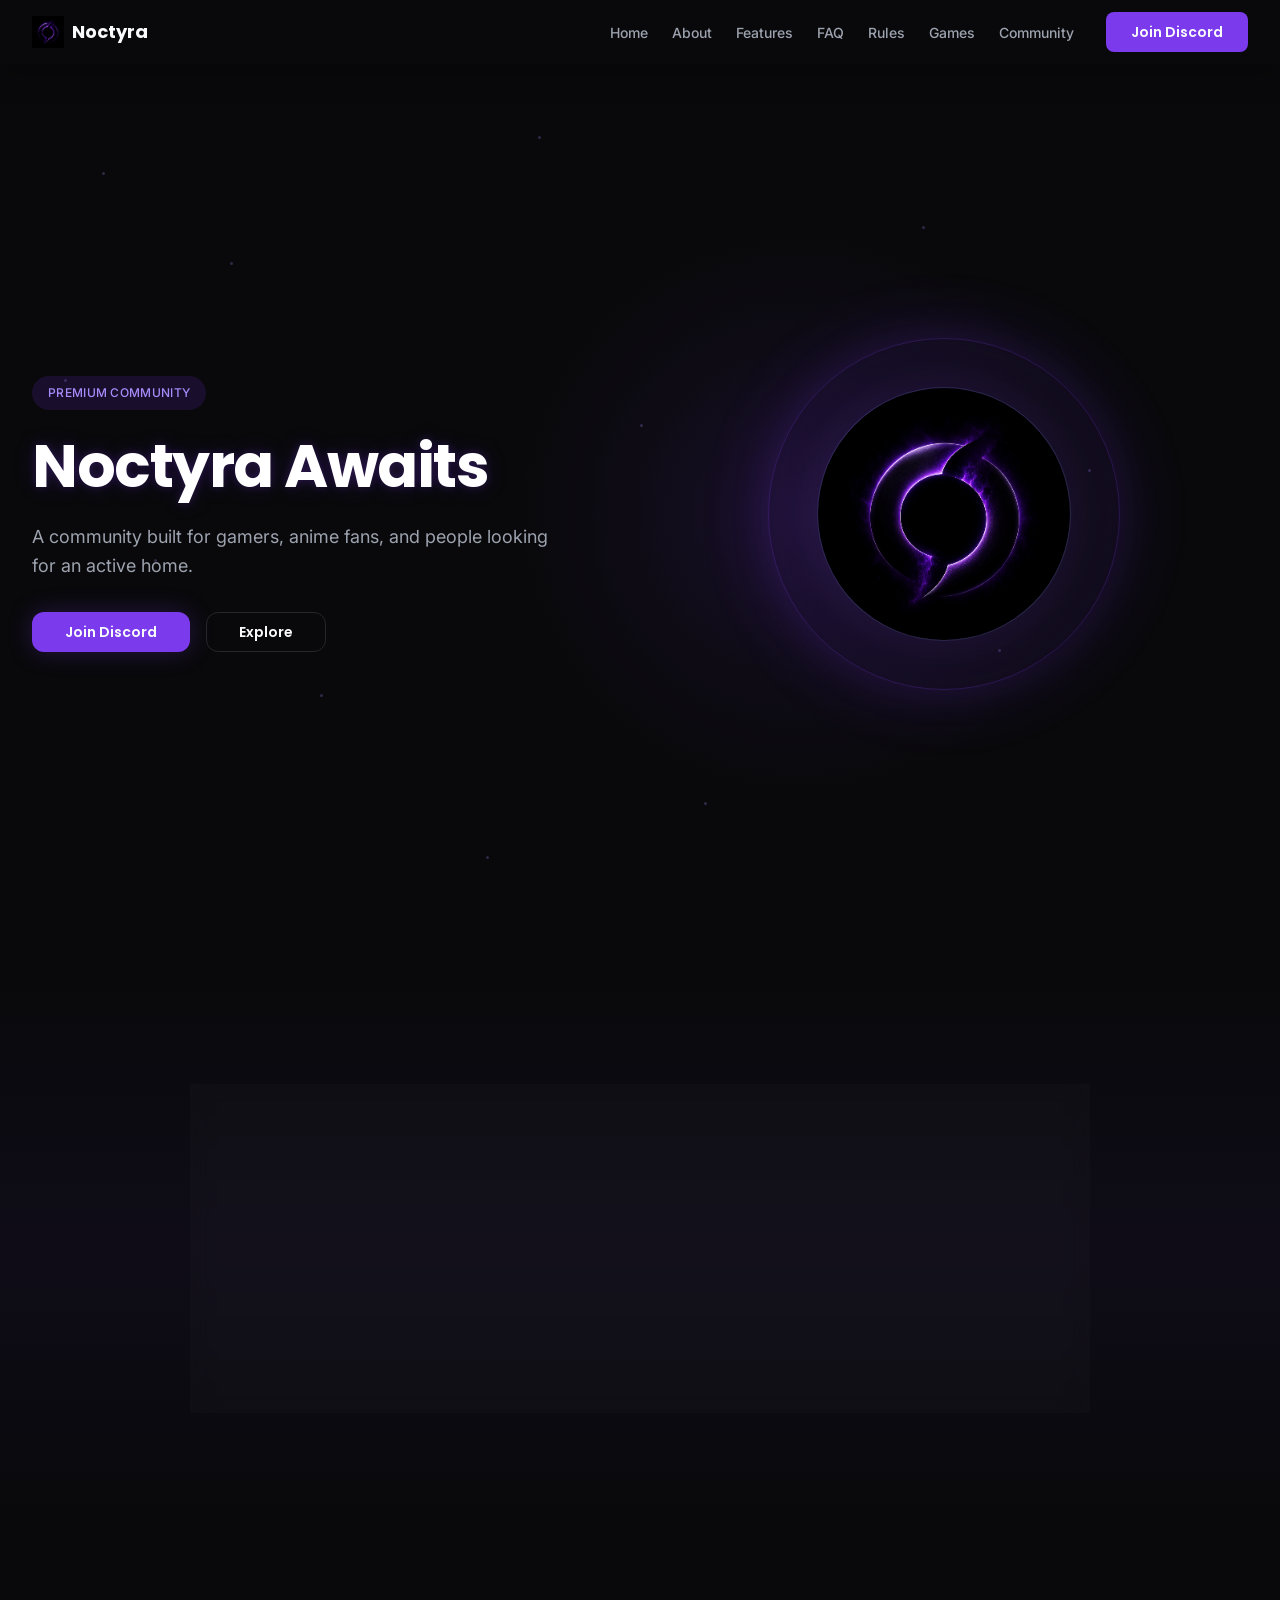
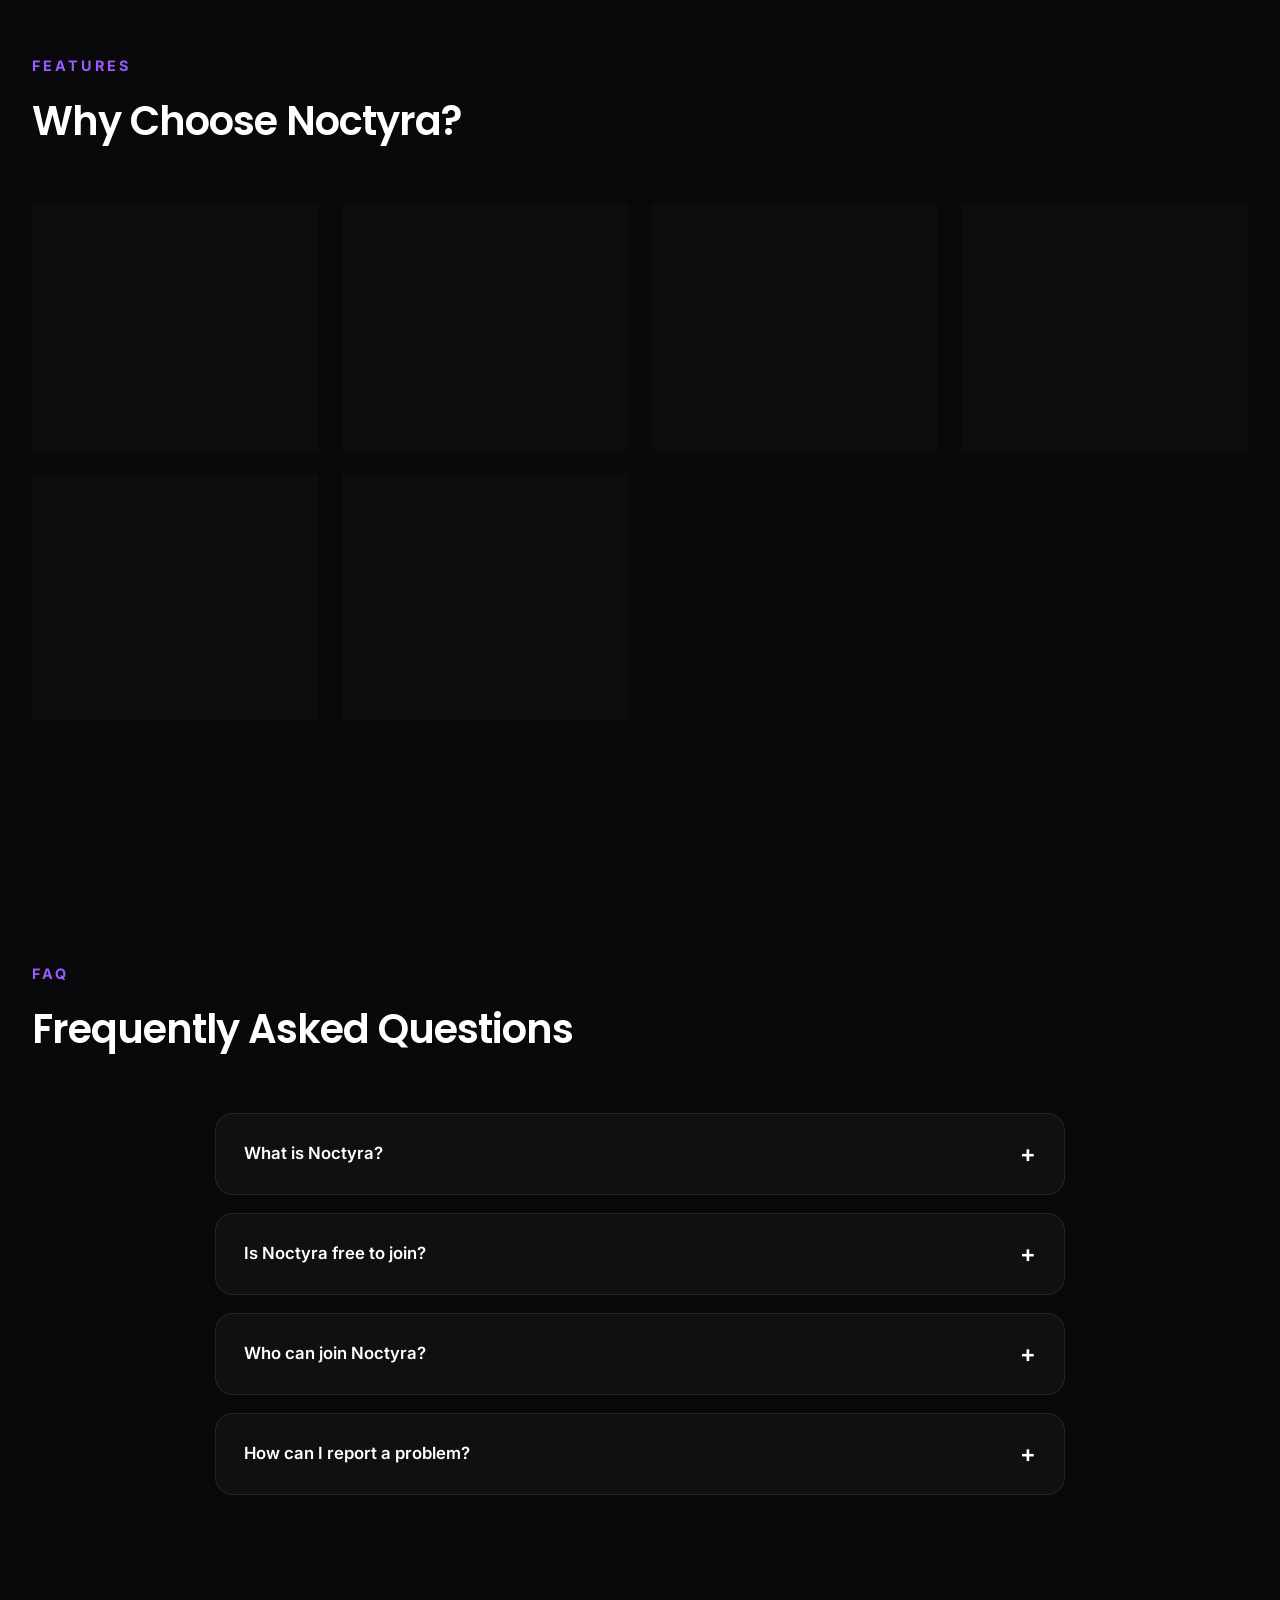
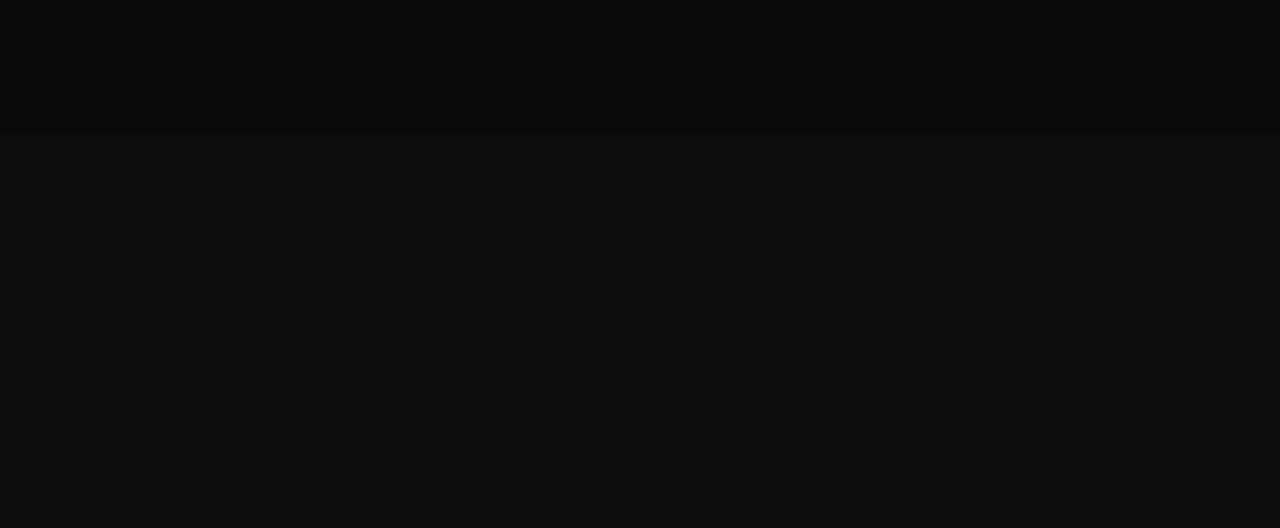
==== commit 58b49874: "made rules.html and fixed everything about the navbar" ====
--- a/index.html
+++ b/index.html
@@ -44,12 +44,13 @@
 
           <nav class="nav" aria-label="Main navigation">
             <ul class="nav__list" role="list">
-              <li><a href="index.html" class="nav__link">Home</a></li>
+              <li><a href="#home" class="nav__link">Home</a></li>
               <li><a class="nav__link" href="#about">About</a></li>
               <li><a class="nav__link" href="#features">Features</a></li>
               <li><a class="nav__link" href="#faq">FAQ</a></li>
+              <li><a href="rules.html" class="nav__link">Rules</a></li>
+              <li><a href="games.html" class="nav__link">Games</a></li>
               <li><a href="community.html" class="nav__link">Community</a></li>
-              <li><a href="games.html" class="nav__link">Games</a><li>
               </ul>
 
             <a href="https://discord.gg/U5fAqrXTHS" class="btn btn--primary header__cta">
@@ -83,6 +84,9 @@
           <li><a class="nav-mobile__link" href="#about">About</a></li>
           <li><a class="nav-mobile__link" href="#features">Features</a></li>
           <li><a class="nav-mobile__link" href="#faq">FAQ</a></li>
+          <li><a href="rules.html" class="nav__link">Rules</a></li>
+          <li><a href="games.html" class="nav__link">Games</a></li>
+          <li><a href="community.html" class="nav__link">Community</a></li>
         </ul>
       </nav>
 
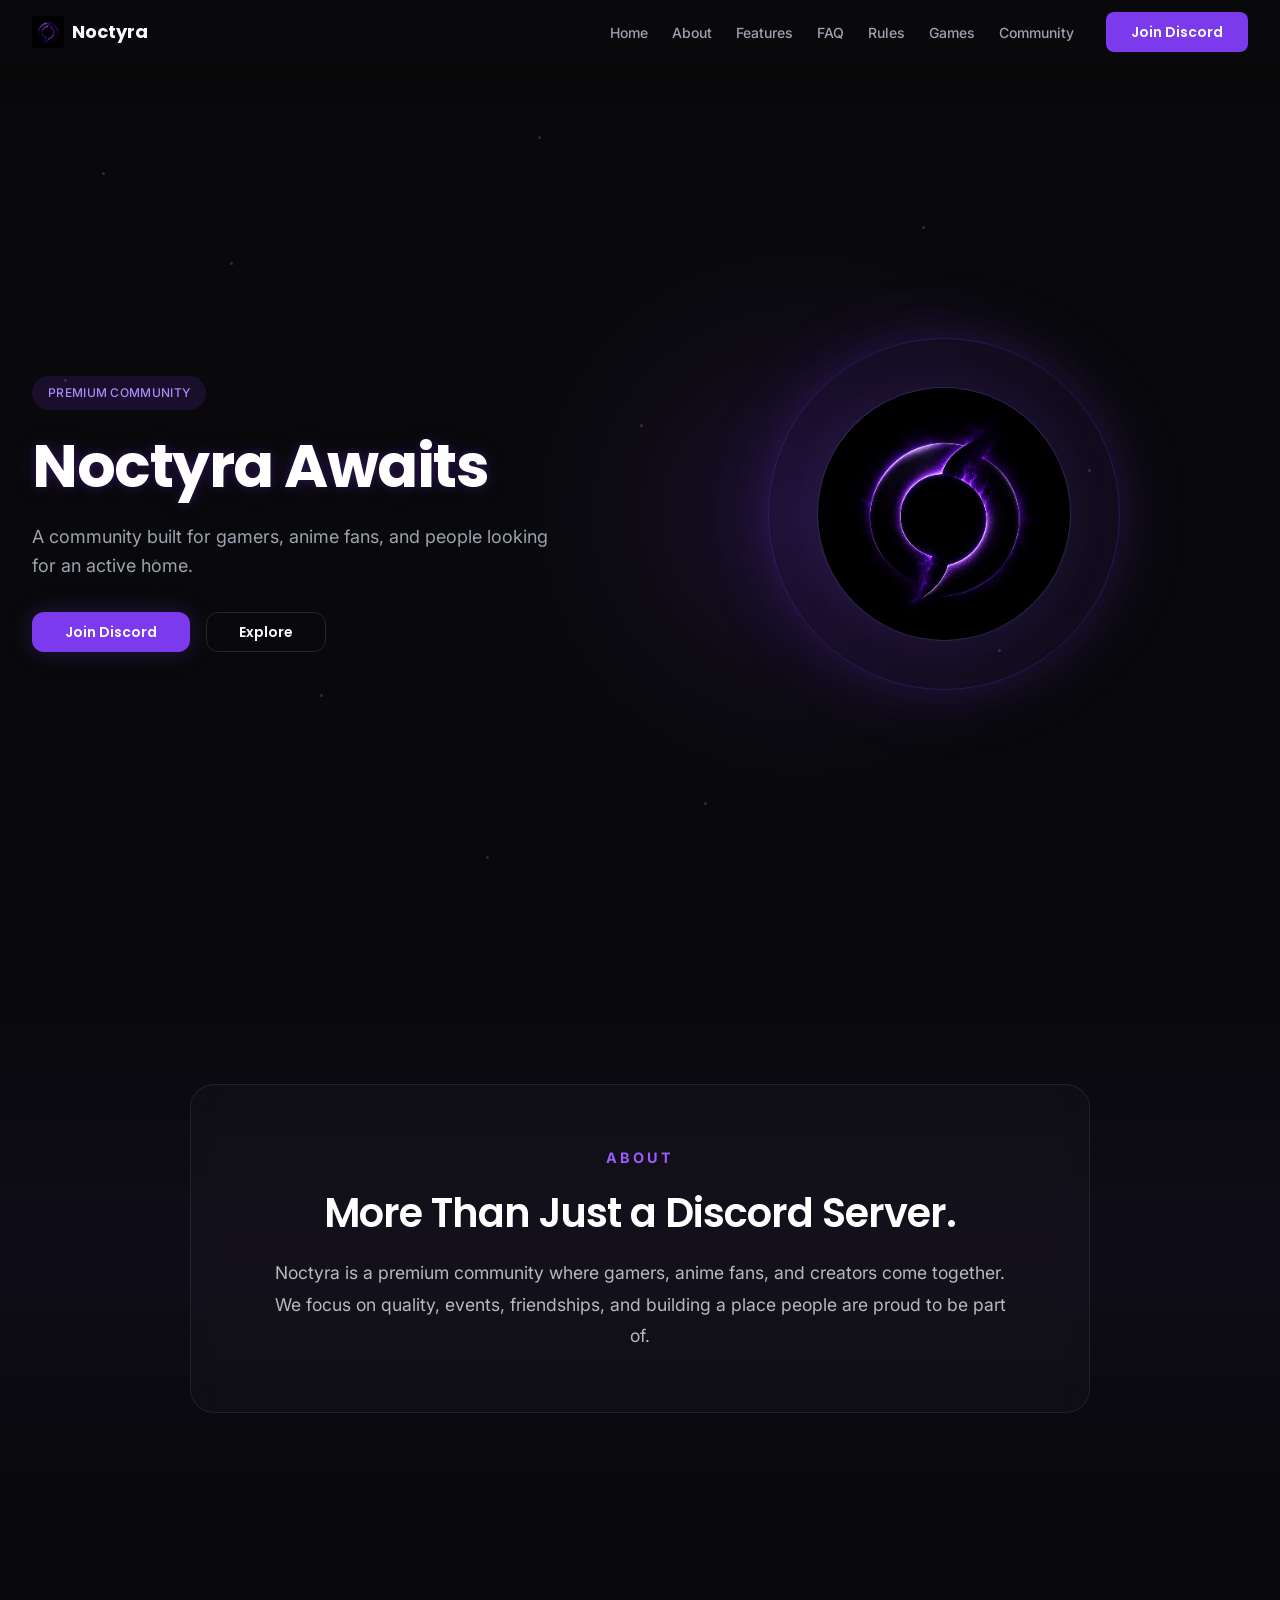
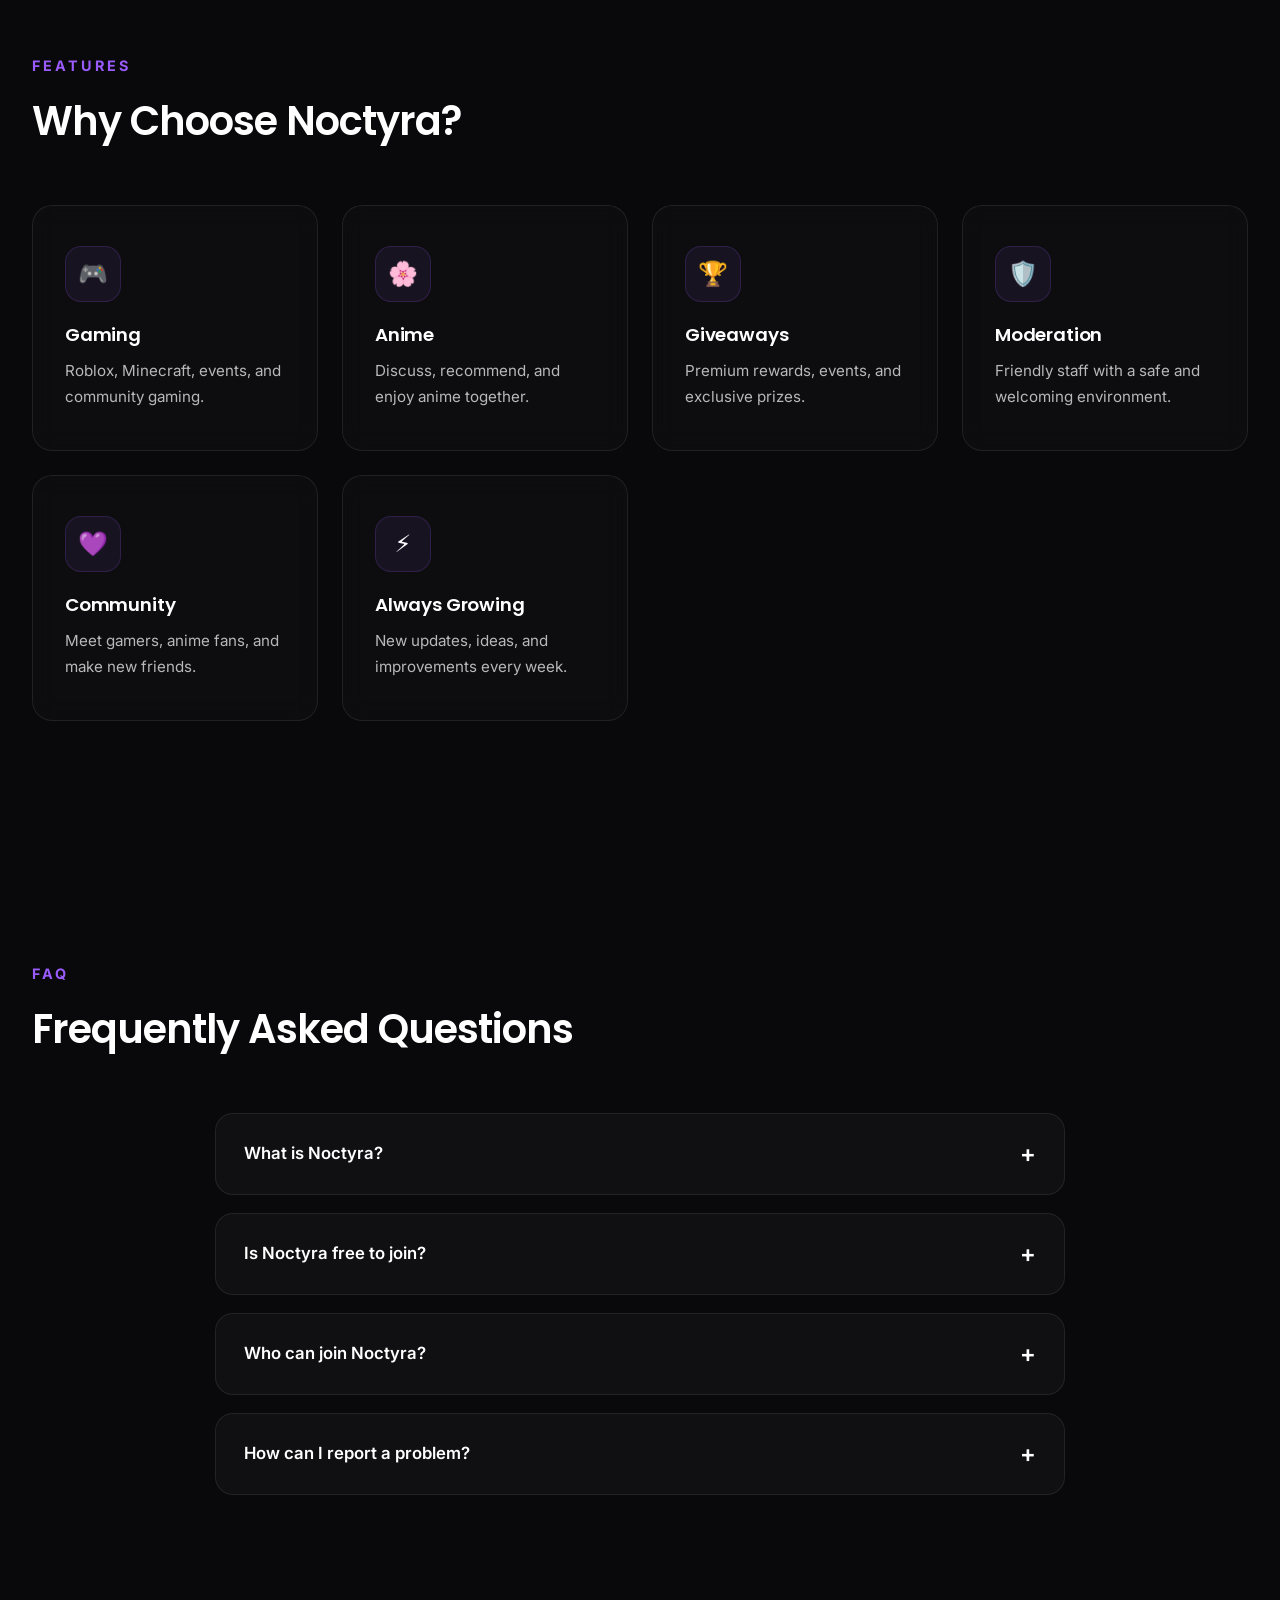
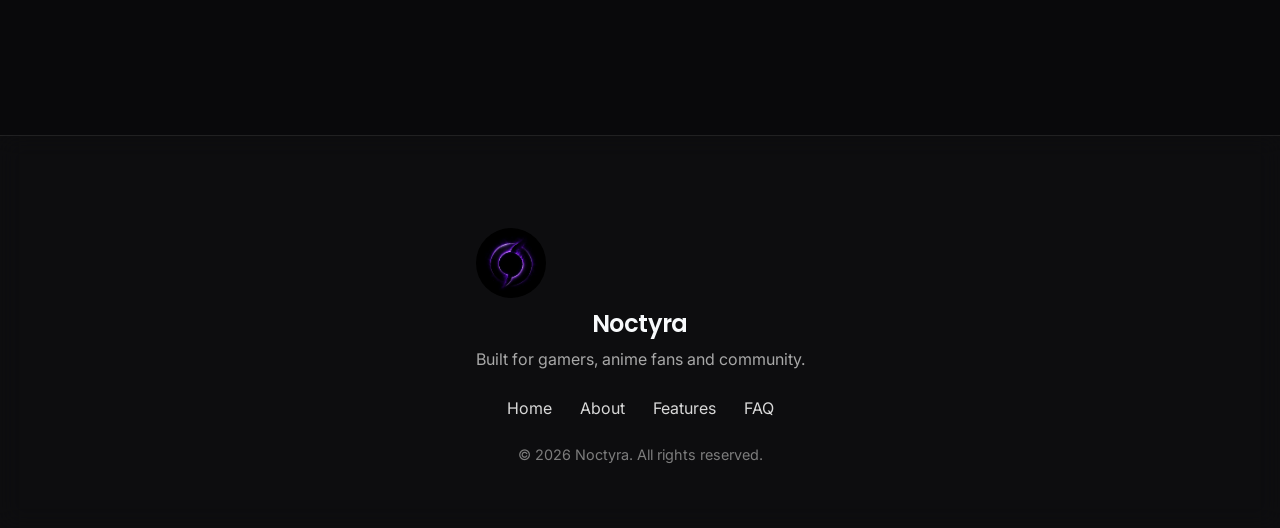
==== commit 427ff8da: "made moderation button clickable in index.html" ====
--- a/index.html
+++ b/index.html
@@ -181,11 +181,11 @@
                 <p>Premium rewards, events, and exclusive prizes.</p>
               </div>
 
-              <div class="feature__card">
-                <span class="feature__icon" aria-hidden="true">🛡️</span>
-                <h3>Moderation</h3>
-                <p>Friendly staff with a safe and welcoming environment.</p>
-              </div>
+                <a href="rules.html" class="feature__card" aria-label="Friendly staff with a safe and welcoming environment.">
+                  <span class="feature__icon" aria-hidden="true">🛡️</span>
+                  <h3>Moderation</h3>
+                  <p>Friendly staff with a safe and welcoming environment.</p>
+                </a>
 
                 <a href="community.html" class="feature__card" aria-label="Community — Meet gamers, anime fans, and make new friends">
                   <span class="feature__icon" aria-hidden="true">💜</span>
